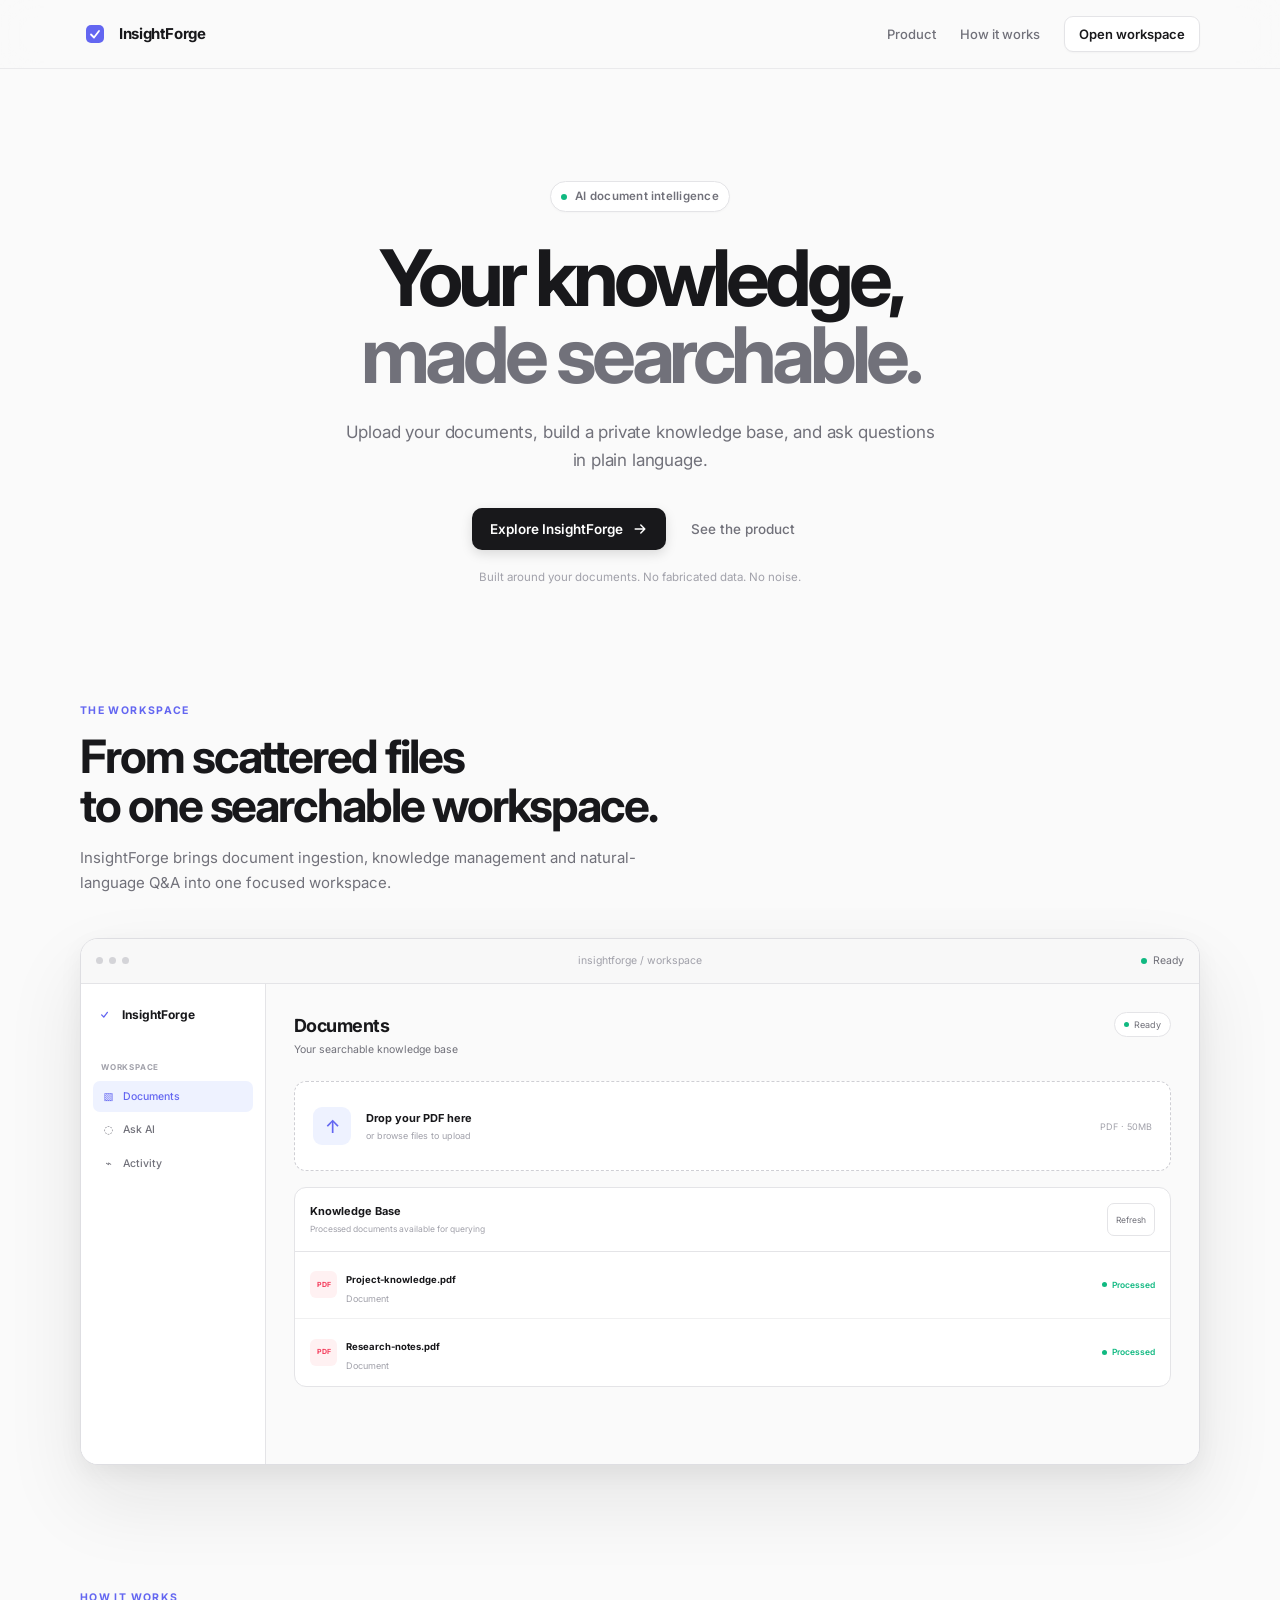
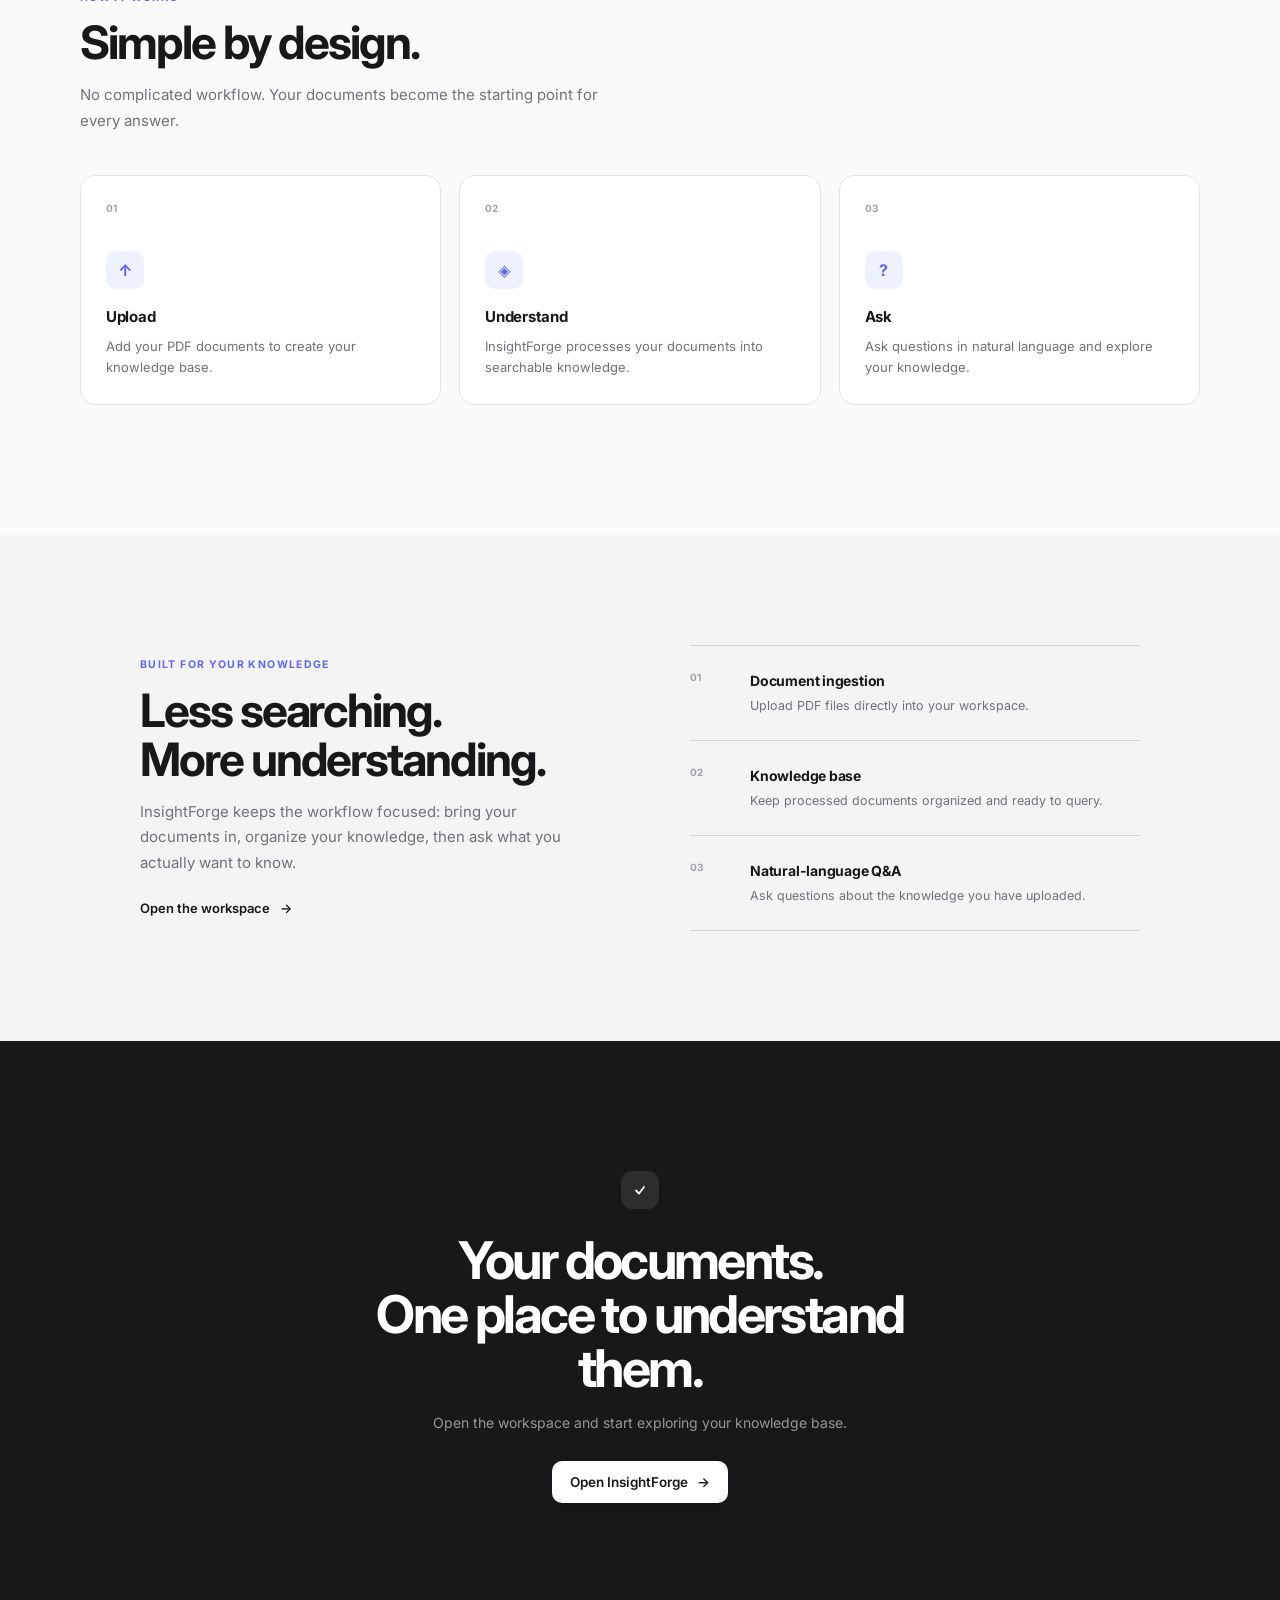
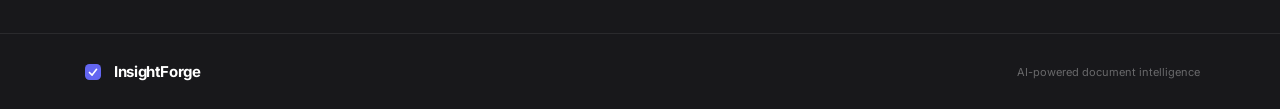
==== docs/index.html @ 15bd19b5 "Add GitHub Pages landing page" ====
<!DOCTYPE html>
<html lang="en">

<head>
  <meta charset="UTF-8" />
  <meta name="viewport" content="width=device-width, initial-scale=1.0" />

  <title>InsightForge — Your knowledge, made searchable.</title>

  <meta
    name="description"
    content="InsightForge turns your documents into a searchable knowledge workspace."
  />

  <link rel="preconnect" href="https://fonts.googleapis.com">
  <link rel="preconnect" href="https://fonts.gstatic.com" crossorigin>

  <link
    href="https://fonts.googleapis.com/css2?family=Inter:wght@400;450;500;600;650;700&display=swap"
    rel="stylesheet"
  />

  <link rel="stylesheet" href="/static/css/style.css" />
  <link rel="stylesheet" href="/static/css/landing.css" />
</head>

<body>

  <!-- =====================================================
       PREMIUM LANDING PAGE
       ===================================================== -->

  <section id="landingPage" class="landing-page">

    <!-- NAV -->
    <header class="landing-nav">
      <div class="landing-nav-inner">

        <a href="#" class="landing-brand" onclick="return showLanding()">
          <div class="brand-mark">
            <svg width="18" height="18" viewBox="0 0 18 18" fill="none">
              <rect width="18" height="18" rx="5" fill="currentColor"/>
              <path
                d="M5 9.5L8 12.5L13 6"
                stroke="white"
                stroke-width="1.8"
                stroke-linecap="round"
                stroke-linejoin="round"
              />
            </svg>
          </div>

          <span>InsightForge</span>
        </a>

        <div class="landing-nav-right">
          <button
            class="landing-nav-link"
            onclick="scrollToProduct()"
          >
            Product
          </button>

          <button
            class="landing-nav-link"
            onclick="scrollToHow()"
          >
            How it works
          </button>

          <button
            class="landing-nav-button"
            onclick="openWorkspace()"
          >
            Open workspace
          </button>
        </div>

      </div>
    </header>


    <!-- HERO -->
    <main>

      <section class="landing-hero">

        <div class="hero-eyebrow">
          <span class="eyebrow-dot"></span>
          AI document intelligence
        </div>

        <h1>
          Your knowledge,<br>
          <span>made searchable.</span>
        </h1>

        <p class="hero-copy">
          Upload your documents, build a private knowledge base,
          and ask questions in plain language.
        </p>

        <div class="hero-actions">

          <button
            class="hero-primary"
            onclick="openWorkspace()"
          >
            Explore InsightForge

            <svg width="16" height="16" viewBox="0 0 20 20" fill="none">
              <path
                d="M4 10h11M11 5l5 5-5 5"
                stroke="currentColor"
                stroke-width="1.8"
                stroke-linecap="round"
                stroke-linejoin="round"
              />
            </svg>
          </button>

          <button
            class="hero-secondary"
            onclick="scrollToProduct()"
          >
            See the product
          </button>

        </div>

        <div class="hero-note">
          Built around your documents. No fabricated data. No noise.
        </div>

      </section>


      <!-- PRODUCT SHOWCASE -->
      <section
        id="productShowcase"
        class="product-section"
      >

        <div class="section-intro reveal">

          <div class="section-kicker">
            THE WORKSPACE
          </div>

          <h2>
            From scattered files<br>
            to one searchable workspace.
          </h2>

          <p>
            InsightForge brings document ingestion, knowledge management
            and natural-language Q&amp;A into one focused workspace.
          </p>

        </div>


        <!-- Browser frame -->
        <div class="product-browser reveal">

          <div class="browser-top">

            <div class="browser-dots">
              <span></span>
              <span></span>
              <span></span>
            </div>

            <div class="browser-address">
              insightforge / workspace
            </div>

            <div class="browser-status">
              <span></span>
              Ready
            </div>

          </div>


          <div class="browser-content">

            <!-- Mini sidebar -->
            <aside class="mock-sidebar">

              <div class="mock-logo">
                <div class="mock-logo-mark">
                  <svg width="13" height="13" viewBox="0 0 18 18" fill="none">
                    <path
                      d="M5 9.5L8 12.5L13 6"
                      stroke="currentColor"
                      stroke-width="1.8"
                      stroke-linecap="round"
                      stroke-linejoin="round"
                    />
                  </svg>
                </div>
                InsightForge
              </div>

              <div class="mock-label">
                WORKSPACE
              </div>

              <div class="mock-nav active">
                <span class="mock-nav-icon">▧</span>
                Documents
              </div>

              <div class="mock-nav">
                <span class="mock-nav-icon">◌</span>
                Ask AI
              </div>

              <div class="mock-nav">
                <span class="mock-nav-icon">⌁</span>
                Activity
              </div>

            </aside>


            <!-- Mini workspace -->
            <div class="mock-main">

              <div class="mock-header">

                <div>
                  <div class="mock-title">
                    Documents
                  </div>

                  <div class="mock-subtitle">
                    Your searchable knowledge base
                  </div>
                </div>

                <div class="mock-ready">
                  <span></span>
                  Ready
                </div>

              </div>


              <!-- Upload -->
              <div class="mock-upload">

                <div class="mock-upload-icon">
                  ↑
                </div>

                <div>
                  <strong>
                    Drop your PDF here
                  </strong>

                  <small>
                    or browse files to upload
                  </small>
                </div>

                <span class="mock-upload-meta">
                  PDF · 50MB
                </span>

              </div>


              <!-- Knowledge card -->
              <div class="mock-card">

                <div class="mock-card-header">

                  <div>
                    <strong>
                      Knowledge Base
                    </strong>

                    <small>
                      Processed documents available for querying
                    </small>
                  </div>

                  <button>
                    Refresh
                  </button>

                </div>


                <div class="mock-document">

                  <div class="mock-file">

                    <div class="pdf-icon">
                      PDF
                    </div>

                    <div>
                      <strong>
                        Project-knowledge.pdf
                      </strong>

                      <small>
                        Document
                      </small>
                    </div>

                  </div>

                  <div class="mock-processed">
                    <span></span>
                    Processed
                  </div>

                </div>


                <div class="mock-document">

                  <div class="mock-file">

                    <div class="pdf-icon">
                      PDF
                    </div>

                    <div>
                      <strong>
                        Research-notes.pdf
                      </strong>

                      <small>
                        Document
                      </small>
                    </div>

                  </div>

                  <div class="mock-processed">
                    <span></span>
                    Processed
                  </div>

                </div>

              </div>

            </div>

          </div>

        </div>

      </section>


      <!-- HOW IT WORKS -->
      <section
        id="howSection"
        class="how-section"
      >

        <div class="section-intro reveal">

          <div class="section-kicker">
            HOW IT WORKS
          </div>

          <h2>
            Simple by design.
          </h2>

          <p>
            No complicated workflow. Your documents become the
            starting point for every answer.
          </p>

        </div>


        <div class="steps-grid">

          <article class="step-card reveal">

            <div class="step-number">
              01
            </div>

            <div class="step-icon">
              ↑
            </div>

            <h3>
              Upload
            </h3>

            <p>
              Add your PDF documents to create your knowledge base.
            </p>

          </article>


          <article class="step-card reveal">

            <div class="step-number">
              02
            </div>

            <div class="step-icon">
              ◈
            </div>

            <h3>
              Understand
            </h3>

            <p>
              InsightForge processes your documents into searchable knowledge.
            </p>

          </article>


          <article class="step-card reveal">

            <div class="step-number">
              03
            </div>

            <div class="step-icon">
              ?
            </div>

            <h3>
              Ask
            </h3>

            <p>
              Ask questions in natural language and explore your knowledge.
            </p>

          </article>

        </div>

      </section>


      <!-- CAPABILITIES -->
      <section class="capabilities-section">

        <div class="capabilities-grid">

          <div class="capability-copy reveal">

            <div class="section-kicker">
              BUILT FOR YOUR KNOWLEDGE
            </div>

            <h2>
              Less searching.<br>
              More understanding.
            </h2>

            <p>
              InsightForge keeps the workflow focused:
              bring your documents in, organize your knowledge,
              then ask what you actually want to know.
            </p>

            <button
              class="inline-cta"
              onclick="openWorkspace()"
            >
              Open the workspace
              <span>→</span>
            </button>

          </div>


          <div class="capability-list reveal">

            <div class="capability-item">

              <div class="capability-index">
                01
              </div>

              <div>
                <h3>
                  Document ingestion
                </h3>

                <p>
                  Upload PDF files directly into your workspace.
                </p>
              </div>

            </div>


            <div class="capability-item">

              <div class="capability-index">
                02
              </div>

              <div>
                <h3>
                  Knowledge base
                </h3>

                <p>
                  Keep processed documents organized and ready to query.
                </p>
              </div>

            </div>


            <div class="capability-item">

              <div class="capability-index">
                03
              </div>

              <div>
                <h3>
                  Natural-language Q&amp;A
                </h3>

                <p>
                  Ask questions about the knowledge you have uploaded.
                </p>
              </div>

            </div>

          </div>

        </div>

      </section>


      <!-- FINAL CTA -->
      <section class="final-section">

        <div class="final-inner reveal">

          <div class="final-mark">
            <svg width="18" height="18" viewBox="0 0 18 18" fill="none">
              <path
                d="M5 9.5L8 12.5L13 6"
                stroke="currentColor"
                stroke-width="1.8"
                stroke-linecap="round"
                stroke-linejoin="round"
              />
            </svg>
          </div>

          <h2>
            Your documents.<br>
            One place to understand them.
          </h2>

          <p>
            Open the workspace and start exploring your knowledge base.
          </p>

          <button
            class="hero-primary final-button"
            onclick="openWorkspace()"
          >
            Open InsightForge
            <span>→</span>
          </button>

        </div>

      </section>

    </main>


    <!-- FOOTER -->
    <footer class="landing-footer">

      <div class="footer-inner">

        <div class="landing-brand">

          <div class="brand-mark small">
            <svg width="16" height="16" viewBox="0 0 18 18" fill="none">
              <rect width="18" height="18" rx="5" fill="currentColor"/>
              <path
                d="M5 9.5L8 12.5L13 6"
                stroke="white"
                stroke-width="1.8"
                stroke-linecap="round"
                stroke-linejoin="round"
              />
            </svg>
          </div>

          <span>InsightForge</span>

        </div>

        <span class="footer-note">
          AI-powered document intelligence
        </span>

      </div>

    </footer>

  </section>


  <!-- =====================================================
       EXISTING INSIGHTFORGE APPLICATION
       DO NOT REMOVE — BACKEND LOGIC DEPENDS ON THESE IDs.
       ===================================================== -->

  <div
    class="layout"
    id="workspaceApp"
    style="display:none;"
  >

    <!-- Sidebar -->
    <aside class="sidebar">

      <div class="sidebar-header">

        <div class="logo">

          <div class="logo-mark">

            <svg width="18" height="18" viewBox="0 0 18 18" fill="none">
              <rect width="18" height="18" rx="5" fill="#6366F1"/>
              <path
                d="M5 9.5L8 12.5L13 6"
                stroke="white"
                stroke-width="1.8"
                stroke-linecap="round"
                stroke-linejoin="round"
              />
            </svg>

          </div>

          <span class="logo-text">
            InsightForge
          </span>

        </div>

      </div>


      <div class="sidebar-section-label">
        Workspace
      </div>


      <nav class="sidebar-nav">

        <div
          class="nav-item active"
          data-section="documents"
        >

          <svg class="nav-icon" viewBox="0 0 20 20" fill="none">
            <path
              d="M6 2h8l4 4v12a2 2 0 01-2 2H4a2 2 0 01-2-2V4a2 2 0 012-2z"
              stroke="currentColor"
              stroke-width="1.5"
            />
            <path
              d="M14 2v4h4M8 12h4M8 9h4M8 15h2"
              stroke="currentColor"
              stroke-width="1.5"
              stroke-linecap="round"
            />
          </svg>

          <span>Documents</span>

          <div
            id="doc-count-badge"
            class="nav-badge"
            style="display:none"
          >
            0
          </div>

        </div>


        <div
          class="nav-item"
          data-section="ask"
        >

          <svg class="nav-icon" viewBox="0 0 20 20" fill="none">
            <path
              d="M10 2C5.58 2 2 5.36 2 9.5c0 1.83.67 3.51 1.77 4.81L3 17l2.85-.73A8.1 8.1 0 0010 17c4.42 0 8-3.36 8-7.5S14.42 2 10 2z"
              stroke="currentColor"
              stroke-width="1.5"
            />
            <path
              d="M7 9.5h6M7 12h4"
              stroke="currentColor"
              stroke-width="1.5"
              stroke-linecap="round"
            />
          </svg>

          <span>Ask AI</span>

        </div>


        <div
          class="nav-item"
          data-section="activity"
        >

          <svg class="nav-icon" viewBox="0 0 20 20" fill="none">
            <path
              d="M2 10h2l2-5 3 10 2-8 2 4 1-2h2"
              stroke="currentColor"
              stroke-width="1.5"
              stroke-linecap="round"
            />
          </svg>

          <span>Activity</span>

        </div>


        <div
          class="nav-item"
          data-section="settings"
        >

          <svg class="nav-icon" viewBox="0 0 20 20" fill="none">
            <circle
              cx="10"
              cy="10"
              r="3"
              stroke="currentColor"
              stroke-width="1.5"
            />

            <path
              d="M10 2v2M10 16v2M2 10h2M16 10h2"
              stroke="currentColor"
              stroke-width="1.5"
              stroke-linecap="round"
            />

          </svg>

          <span>Settings</span>

        </div>

      </nav>


      <div class="sidebar-footer">

        <div class="sidebar-footer-inner">

          <div class="avatar">
            SR
          </div>

          <div class="sidebar-footer-info">

            <div class="sidebar-footer-name">
              Workspace
            </div>

            <div class="sidebar-footer-plan">
              Free Plan
            </div>

          </div>

        </div>

      </div>

    </aside>


    <!-- Main -->
    <main class="main">

      <header class="topbar">

        <div class="topbar-left">

          <h1
            class="topbar-title"
            id="page-title"
          >
            Documents
          </h1>

          <p
            class="topbar-subtitle"
            id="page-subtitle"
          >
            Upload and manage your knowledge base.
          </p>

        </div>


        <div class="topbar-right">

          <div
            class="status-pill"
            id="status-pill"
          >

            <span class="status-dot"></span>

            <span id="status-text">
              Ready
            </span>

          </div>

        </div>

      </header>


      <!-- Documents -->
      <div
        class="page-section"
        id="section-documents"
      >

        <div
          class="upload-area"
          id="uploadArea"
          ondragover="handleDragOver(event)"
          ondragleave="handleDragLeave(event)"
          ondrop="handleDrop(event)"
        >

          <div class="upload-area-inner">

            <div class="upload-icon-wrap">

              <svg width="28" height="28" viewBox="0 0 28 28" fill="none">
                <path
                  d="M14 4v14M8 10l6-6 6 6"
                  stroke="#6366F1"
                  stroke-width="2"
                  stroke-linecap="round"
                  stroke-linejoin="round"
                />

                <path
                  d="M4 20v2a2 2 0 002 2h16a2 2 0 002-2v-2"
                  stroke="#6366F1"
                  stroke-width="2"
                  stroke-linecap="round"
                />
              </svg>

            </div>


            <div class="upload-text-block">

              <div class="upload-heading">
                Drop your PDF here
              </div>

              <div class="upload-sub">
                or
                <label
                  class="upload-link"
                  for="pdfFile"
                >
                  browse files
                </label>
                to upload
              </div>

            </div>


            <div class="upload-meta">
              Supports PDF · Up to 50MB per file
            </div>

          </div>


          <input
            type="file"
            id="pdfFile"
            accept=".pdf"
            style="display:none"
            onchange="handleFileSelect(event)"
          />


          <div
            class="upload-selected"
            id="uploadSelected"
            style="display:none"
          >

            <div class="selected-file-row">

              <svg width="16" height="16" viewBox="0 0 20 20" fill="none">
                <path
                  d="M6 2h8l4 4v12a2 2 0 01-2 2H4a2 2 0 01-2-2V4a2 2 0 012-2z"
                  stroke="#6366F1"
                  stroke-width="1.5"
                />
              </svg>

              <span
                id="selectedFileName"
                class="selected-file-name"
              ></span>

              <button
                class="clear-file-btn"
                onclick="clearFile()"
              >
                ✕
              </button>

            </div>


            <button
              class="btn-primary"
              onclick="uploadPDF()"
            >
              Upload &amp; Process
            </button>

          </div>

        </div>


        <div
          id="toast"
          class="toast"
          style="display:none"
        ></div>


        <div class="card">

          <div class="card-header">

            <div>

              <div class="card-title">
                Knowledge Base
              </div>

              <div class="card-subtitle">
                All processed documents available for querying
              </div>

            </div>


            <button
              class="btn-ghost"
              onclick="loadDocuments()"
            >
              Refresh
            </button>

          </div>


          <div class="table-wrap">

            <table class="doc-table">

              <thead>

                <tr>
                  <th>Document</th>
                  <th>Status</th>
                  <th>Actions</th>
                </tr>

              </thead>

              <tbody id="documentsTable">

                <tr class="empty-row">

                  <td colspan="3">

                    <div class="empty-state">

                      <div class="empty-state-title">
                        No documents yet
                      </div>

                      <div class="empty-state-sub">
                        Upload a PDF above to build your knowledge base
                      </div>

                    </div>

                  </td>

                </tr>

              </tbody>

            </table>

          </div>

        </div>

      </div>


      <!-- Ask -->
      <div
        class="page-section"
        id="section-ask"
        style="display:none"
      >

        <div class="chat-layout">

          <div
            class="chat-thread"
            id="chatThread"
          >

            <div class="chat-welcome">

              <div class="chat-welcome-icon">

                <svg width="28" height="28" viewBox="0 0 28 28" fill="none">
                  <rect
                    width="28"
                    height="28"
                    rx="8"
                    fill="#EEF2FF"
                  />

                  <path
                    d="M8 14.5L11.5 18L20 10"
                    stroke="#6366F1"
                    stroke-width="2"
                    stroke-linecap="round"
                    stroke-linejoin="round"
                  />

                </svg>

              </div>


              <div class="chat-welcome-text">

                <div class="chat-welcome-title">
                  Ask anything about your documents
                </div>

                <div class="chat-welcome-sub">
                  InsightForge will search across your knowledge base and synthesize a precise answer with sources.
                </div>

              </div>

            </div>

          </div>


          <div class="chat-input-wrap">

            <div class="chat-input-box">

              <textarea
                id="question"
                class="chat-textarea"
                placeholder="Ask a question about your documents…"
                rows="1"
                onkeydown="handleQuestionKey(event)"
                oninput="autoResize(this)"
              ></textarea>


              <button
                class="chat-send-btn"
                onclick="askQuestion()"
                id="sendBtn"
              >

                <svg width="18" height="18" viewBox="0 0 20 20" fill="none">

                  <path
                    d="M10 4v12M4 10l6-6 6 6"
                    stroke="white"
                    stroke-width="2"
                    stroke-linecap="round"
                    stroke-linejoin="round"
                  />

                </svg>

              </button>

            </div>


            <div class="chat-input-hint">
              Press <kbd>Shift + Enter</kbd> for a new line ·
              <kbd>Enter</kbd> to send
            </div>

          </div>

        </div>


        <div
          id="answer"
          style="display:none"
        ></div>

        <div
          id="sources"
          style="display:none"
        ></div>

      </div>

    </main>

  </div>


  <script src="/static/js/app.js"></script>

</body>

</html>
---- static/css/style.css ----
/* ─────────────────────────────────────────────
   InsightForge AI — Design System
   Inspired by: Linear, Perplexity, Vercel
   ───────────────────────────────────────────── */

/* ── Tokens ── */
:root {
  --bg:           #FAFAFA;
  --surface:      #FFFFFF;
  --surface-2:    #F4F4F5;
  --border:       #E4E4E7;
  --border-focus: #6366F1;

  --text-primary:   #18181B;
  --text-secondary: #71717A;
  --text-tertiary:  #A1A1AA;

  --accent:       #6366F1;
  --accent-light: #EEF2FF;
  --accent-dark:  #4F46E5;

  --success:      #10B981;
  --success-bg:   #ECFDF5;
  --warning:      #F59E0B;
  --danger:       #EF4444;

  --radius-sm:  6px;
  --radius-md:  10px;
  --radius-lg:  14px;
  --radius-xl:  18px;

  --shadow-sm:  0 1px 3px rgba(0,0,0,.06), 0 1px 2px rgba(0,0,0,.04);
  --shadow-md:  0 4px 12px rgba(0,0,0,.07), 0 2px 4px rgba(0,0,0,.04);
  --shadow-lg:  0 10px 30px rgba(0,0,0,.09), 0 4px 8px rgba(0,0,0,.05);

  --sidebar-w:  228px;
  --font:       'Inter', system-ui, -apple-system, sans-serif;

  --transition: 150ms cubic-bezier(0.4, 0, 0.2, 1);
}

/* ── Reset ── */
*, *::before, *::after {
  margin: 0;
  padding: 0;
  box-sizing: border-box;
}

html { height: 100%; }

body {
  font-family: var(--font);
  background: var(--bg);
  color: var(--text-primary);
  min-height: 100vh;
  line-height: 1.5;
  -webkit-font-smoothing: antialiased;
  -moz-osx-font-smoothing: grayscale;
}

/* ─────────────────────────────────────────────
   Layout
   ───────────────────────────────────────────── */
.layout {
  display: flex;
  min-height: 100vh;
}

/* ─────────────────────────────────────────────
   Sidebar
   ───────────────────────────────────────────── */
.sidebar {
  width: var(--sidebar-w);
  background: var(--surface);
  border-right: 1px solid var(--border);
  display: flex;
  flex-direction: column;
  position: fixed;
  top: 0;
  left: 0;
  height: 100vh;
  z-index: 100;
  padding: 0;
}

.sidebar-header {
  padding: 20px 18px 16px;
  border-bottom: 1px solid var(--border);
}

.logo {
  display: flex;
  align-items: center;
  gap: 10px;
  text-decoration: none;
}

.logo-mark {
  width: 32px;
  height: 32px;
  display: flex;
  align-items: center;
  justify-content: center;
  border-radius: var(--radius-sm);
  flex-shrink: 0;
}

.logo-text {
  font-size: 15px;
  font-weight: 700;
  color: var(--text-primary);
  letter-spacing: -0.3px;
}

.sidebar-section-label {
  font-size: 10.5px;
  font-weight: 600;
  letter-spacing: 0.06em;
  text-transform: uppercase;
  color: var(--text-tertiary);
  padding: 20px 18px 8px;
}

.sidebar-nav {
  flex: 1;
  padding: 0 10px;
  display: flex;
  flex-direction: column;
  gap: 2px;
}

.nav-item {
  display: flex;
  align-items: center;
  gap: 9px;
  padding: 8px 10px;
  border-radius: var(--radius-md);
  font-size: 13.5px;
  font-weight: 500;
  color: var(--text-secondary);
  cursor: pointer;
  transition: background var(--transition), color var(--transition);
  position: relative;
  user-select: none;
}

.nav-item:hover {
  background: var(--surface-2);
  color: var(--text-primary);
}

.nav-item.active {
  background: var(--accent-light);
  color: var(--accent);
}

.nav-item.active .nav-icon {
  color: var(--accent);
}

.nav-icon {
  width: 16px;
  height: 16px;
  flex-shrink: 0;
  color: var(--text-tertiary);
  transition: color var(--transition);
}

.nav-item:hover .nav-icon {
  color: var(--text-primary);
}

.nav-badge {
  margin-left: auto;
  background: var(--accent);
  color: white;
  font-size: 10px;
  font-weight: 600;
  padding: 1px 6px;
  border-radius: 20px;
  min-width: 18px;
  text-align: center;
  line-height: 16px;
}

.sidebar-footer {
  padding: 14px 10px;
  border-top: 1px solid var(--border);
}

.sidebar-footer-inner {
  display: flex;
  align-items: center;
  gap: 10px;
  padding: 8px 10px;
  border-radius: var(--radius-md);
  cursor: pointer;
  transition: background var(--transition);
}

.sidebar-footer-inner:hover {
  background: var(--surface-2);
}

.avatar {
  width: 30px;
  height: 30px;
  border-radius: 8px;
  background: linear-gradient(135deg, #6366F1, #8B5CF6);
  color: white;
  font-size: 11px;
  font-weight: 700;
  display: flex;
  align-items: center;
  justify-content: center;
  flex-shrink: 0;
  letter-spacing: 0.02em;
}

.sidebar-footer-name {
  font-size: 13px;
  font-weight: 600;
  color: var(--text-primary);
  line-height: 1.2;
}

.sidebar-footer-plan {
  font-size: 11px;
  color: var(--text-tertiary);
}

/* ─────────────────────────────────────────────
   Main
   ───────────────────────────────────────────── */
.main {
  margin-left: var(--sidebar-w);
  flex: 1;
  display: flex;
  flex-direction: column;
  min-height: 100vh;
}

/* ─────────────────────────────────────────────
   Topbar
   ───────────────────────────────────────────── */
.topbar {
  display: flex;
  align-items: center;
  justify-content: space-between;
  padding: 24px 40px 0;
  position: sticky;
  top: 0;
  background: var(--bg);
  z-index: 10;
  padding-bottom: 0;
}

.topbar-title {
  font-size: 22px;
  font-weight: 700;
  color: var(--text-primary);
  letter-spacing: -0.4px;
  line-height: 1.2;
}

.topbar-subtitle {
  font-size: 13.5px;
  color: var(--text-secondary);
  margin-top: 3px;
}

.status-pill {
  display: flex;
  align-items: center;
  gap: 6px;
  padding: 5px 12px;
  background: var(--surface);
  border: 1px solid var(--border);
  border-radius: 20px;
  font-size: 12.5px;
  font-weight: 500;
  color: var(--text-secondary);
  box-shadow: var(--shadow-sm);
}

.status-dot {
  width: 7px;
  height: 7px;
  border-radius: 50%;
  background: var(--success);
  flex-shrink: 0;
}

.status-dot.loading {
  background: var(--warning);
  animation: pulse 1.2s ease-in-out infinite;
}

@keyframes pulse {
  0%, 100% { opacity: 1; }
  50%       { opacity: 0.4; }
}

/* ─────────────────────────────────────────────
   Page sections
   ───────────────────────────────────────────── */
.page-section {
  padding: 28px 40px 48px;
  max-width: 900px;
  display: flex;
  flex-direction: column;
  gap: 20px;
}

/* ─────────────────────────────────────────────
   Upload area
   ───────────────────────────────────────────── */
.upload-area {
  background: var(--surface);
  border: 1.5px dashed var(--border);
  border-radius: var(--radius-xl);
  padding: 36px 32px;
  cursor: pointer;
  transition: border-color var(--transition), background var(--transition), box-shadow var(--transition);
  box-shadow: var(--shadow-sm);
}

.upload-area:hover,
.upload-area.drag-over {
  border-color: var(--accent);
  background: var(--accent-light);
  box-shadow: 0 0 0 4px rgba(99,102,241,0.08);
}

.upload-area-inner {
  display: flex;
  align-items: center;
  gap: 20px;
}

.upload-icon-wrap {
  width: 56px;
  height: 56px;
  border-radius: var(--radius-lg);
  background: var(--accent-light);
  display: flex;
  align-items: center;
  justify-content: center;
  flex-shrink: 0;
}

.upload-text-block {
  flex: 1;
}

.upload-heading {
  font-size: 15px;
  font-weight: 600;
  color: var(--text-primary);
  margin-bottom: 3px;
}

.upload-sub {
  font-size: 13.5px;
  color: var(--text-secondary);
}

.upload-link {
  color: var(--accent);
  font-weight: 600;
  cursor: pointer;
  text-decoration: underline;
  text-underline-offset: 2px;
}

.upload-meta {
  font-size: 12px;
  color: var(--text-tertiary);
  margin-left: auto;
  white-space: nowrap;
}

/* Selected state */
.upload-selected {
  margin-top: 20px;
  padding-top: 20px;
  border-top: 1px solid var(--border);
  display: flex;
  align-items: center;
  justify-content: space-between;
  gap: 14px;
}

.selected-file-row {
  display: flex;
  align-items: center;
  gap: 8px;
  background: var(--surface-2);
  border: 1px solid var(--border);
  border-radius: var(--radius-md);
  padding: 8px 12px;
  flex: 1;
  min-width: 0;
}

.selected-file-name {
  font-size: 13.5px;
  font-weight: 500;
  color: var(--text-primary);
  white-space: nowrap;
  overflow: hidden;
  text-overflow: ellipsis;
  flex: 1;
}

.clear-file-btn {
  background: none;
  border: none;
  padding: 2px 4px;
  cursor: pointer;
  font-size: 12px;
  color: var(--text-tertiary);
  border-radius: 4px;
  line-height: 1;
  transition: color var(--transition), background var(--transition);
  margin-top: 0;
}

.clear-file-btn:hover {
  color: var(--danger);
  background: #FEF2F2;
}

/* ─────────────────────────────────────────────
   Buttons
   ───────────────────────────────────────────── */
.btn-primary {
  display: inline-flex;
  align-items: center;
  gap: 7px;
  background: var(--accent);
  color: white;
  border: none;
  padding: 9px 18px;
  border-radius: var(--radius-md);
  font-size: 13.5px;
  font-weight: 600;
  font-family: var(--font);
  cursor: pointer;
  transition: background var(--transition), transform var(--transition), box-shadow var(--transition);
  white-space: nowrap;
  box-shadow: 0 1px 3px rgba(99,102,241,.3);
}

.btn-primary:hover {
  background: var(--accent-dark);
  box-shadow: 0 4px 12px rgba(99,102,241,.35);
  transform: translateY(-1px);
}

.btn-primary:active {
  transform: translateY(0);
}

.btn-primary:disabled {
  opacity: 0.55;
  cursor: not-allowed;
  transform: none;
  box-shadow: none;
}

.btn-ghost {
  display: inline-flex;
  align-items: center;
  gap: 6px;
  background: none;
  border: 1px solid var(--border);
  color: var(--text-secondary);
  padding: 7px 13px;
  border-radius: var(--radius-md);
  font-size: 13px;
  font-weight: 500;
  font-family: var(--font);
  cursor: pointer;
  transition: background var(--transition), color var(--transition), border-color var(--transition);
}

.btn-ghost:hover {
  background: var(--surface-2);
  color: var(--text-primary);
  border-color: #D4D4D8;
}

/* ─────────────────────────────────────────────
   Card
   ───────────────────────────────────────────── */
.card {
  background: var(--surface);
  border: 1px solid var(--border);
  border-radius: var(--radius-xl);
  overflow: hidden;
  box-shadow: var(--shadow-sm);
}

.card-header {
  display: flex;
  align-items: center;
  justify-content: space-between;
  padding: 18px 24px;
  border-bottom: 1px solid var(--border);
}

.card-title {
  font-size: 14px;
  font-weight: 650;
  color: var(--text-primary);
  letter-spacing: -0.1px;
}

.card-subtitle {
  font-size: 12.5px;
  color: var(--text-secondary);
  margin-top: 2px;
}

/* ─────────────────────────────────────────────
   Documents table
   ───────────────────────────────────────────── */
.table-wrap {
  overflow-x: auto;
}

.doc-table {
  width: 100%;
  border-collapse: collapse;
}

.doc-table thead th {
  padding: 10px 24px;
  text-align: left;
  font-size: 11px;
  font-weight: 600;
  letter-spacing: 0.06em;
  text-transform: uppercase;
  color: var(--text-tertiary);
  background: var(--surface-2);
  border-bottom: 1px solid var(--border);
}

.doc-table tbody tr {
  transition: background var(--transition);
}

.doc-table tbody tr:not(.empty-row):hover {
  background: var(--surface-2);
}

.doc-table td {
  padding: 13px 24px;
  font-size: 13.5px;
  color: var(--text-primary);
  border-bottom: 1px solid var(--border);
}

.doc-table tbody tr:last-child td {
  border-bottom: none;
}

/* File cell */
.file-cell {
  display: flex;
  align-items: center;
  gap: 10px;
}

.file-icon {
  width: 32px;
  height: 32px;
  background: #FFF1F2;
  border-radius: var(--radius-sm);
  display: flex;
  align-items: center;
  justify-content: center;
  flex-shrink: 0;
}

.file-name {
  font-weight: 500;
  color: var(--text-primary);
  white-space: nowrap;
  overflow: hidden;
  text-overflow: ellipsis;
  max-width: 320px;
}

/* Status badge */
.status-badge {
  display: inline-flex;
  align-items: center;
  gap: 5px;
  padding: 3px 9px;
  border-radius: 20px;
  font-size: 12px;
  font-weight: 600;
}

.status-badge.processed {
  background: var(--success-bg);
  color: var(--success);
}

.status-badge.processing {
  background: #FFFBEB;
  color: var(--warning);
}

.status-badge-dot {
  width: 6px;
  height: 6px;
  border-radius: 50%;
  background: currentColor;
}

/* Empty state */
.empty-state {
  display: flex;
  flex-direction: column;
  align-items: center;
  justify-content: center;
  padding: 52px 24px;
  gap: 10px;
  text-align: center;
}

.empty-state-title {
  font-size: 14px;
  font-weight: 600;
  color: var(--text-primary);
}

.empty-state-sub {
  font-size: 13px;
  color: var(--text-secondary);
  max-width: 260px;
}

/* ─────────────────────────────────────────────
   Chat / Ask AI layout
   ───────────────────────────────────────────── */
#section-ask {
  height: calc(100vh - 100px);
  max-width: 100%;
  padding: 0;
}

.chat-layout {
  display: flex;
  flex-direction: column;
  height: 100%;
  padding: 0;
}

/* Thread */
.chat-thread {
  flex: 1;
  overflow-y: auto;
  padding: 28px 40px 24px;
  display: flex;
  flex-direction: column;
  gap: 24px;
  scroll-behavior: smooth;
}

.chat-welcome {
  display: flex;
  align-items: flex-start;
  gap: 14px;
  max-width: 680px;
  margin: auto;
  padding: 32px 0 16px;
}

.chat-welcome-icon {
  flex-shrink: 0;
  margin-top: 2px;
}

.chat-welcome-title {
  font-size: 16px;
  font-weight: 650;
  color: var(--text-primary);
  margin-bottom: 5px;
  letter-spacing: -0.2px;
}

.chat-welcome-sub {
  font-size: 14px;
  color: var(--text-secondary);
  line-height: 1.6;
}

/* Question bubble */
.chat-question {
  align-self: flex-end;
  max-width: 65%;
}

.chat-question-bubble {
  background: var(--accent);
  color: white;
  padding: 12px 18px;
  border-radius: 16px 16px 4px 16px;
  font-size: 14px;
  line-height: 1.55;
  font-weight: 450;
  box-shadow: 0 2px 8px rgba(99,102,241,.25);
}

/* Answer block */
.chat-answer {
  max-width: 680px;
  align-self: flex-start;
  width: 100%;
}

.chat-answer-header {
  display: flex;
  align-items: center;
  gap: 8px;
  margin-bottom: 10px;
}

.ai-avatar {
  width: 26px;
  height: 26px;
  border-radius: 7px;
  background: linear-gradient(135deg, #6366F1, #8B5CF6);
  display: flex;
  align-items: center;
  justify-content: center;
  flex-shrink: 0;
}

.ai-label {
  font-size: 12.5px;
  font-weight: 600;
  color: var(--text-secondary);
  letter-spacing: 0.01em;
}

.chat-answer-body {
  background: var(--surface);
  border: 1px solid var(--border);
  border-radius: 4px 16px 16px 16px;
  padding: 18px 22px;
  font-size: 14px;
  line-height: 1.7;
  color: var(--text-primary);
  box-shadow: var(--shadow-sm);
  border-left: 3px solid var(--accent);
}

/* Thinking state */
.chat-thinking {
  max-width: 680px;
  align-self: flex-start;
}

.thinking-dots {
  display: flex;
  align-items: center;
  gap: 5px;
  padding: 14px 20px;
  background: var(--surface);
  border: 1px solid var(--border);
  border-radius: 4px 14px 14px 14px;
  width: fit-content;
  box-shadow: var(--shadow-sm);
}

.thinking-dot {
  width: 7px;
  height: 7px;
  border-radius: 50%;
  background: var(--text-tertiary);
  animation: bounce 1.4s ease-in-out infinite;
}

.thinking-dot:nth-child(2) { animation-delay: 0.16s; }
.thinking-dot:nth-child(3) { animation-delay: 0.32s; }

@keyframes bounce {
  0%, 80%, 100% { transform: scale(0.7); opacity: 0.5; }
  40%           { transform: scale(1);   opacity: 1;   }
}

/* Sources */
.chat-sources {
  margin-top: 12px;
  display: flex;
  flex-wrap: wrap;
  gap: 6px;
  align-items: center;
}

.sources-label {
  font-size: 11.5px;
  font-weight: 600;
  color: var(--text-tertiary);
  letter-spacing: 0.04em;
  text-transform: uppercase;
  margin-right: 2px;
}

.source-chip {
  display: inline-flex;
  align-items: center;
  gap: 5px;
  background: var(--surface-2);
  border: 1px solid var(--border);
  border-radius: 20px;
  padding: 4px 10px;
  font-size: 12px;
  font-weight: 500;
  color: var(--text-secondary);
  cursor: default;
  transition: background var(--transition), border-color var(--transition), color var(--transition);
}

.source-chip:hover {
  background: var(--accent-light);
  border-color: var(--accent);
  color: var(--accent);
}

.source-chip-icon {
  width: 12px;
  height: 12px;
  opacity: 0.6;
}

/* Input */
.chat-input-wrap {
  padding: 16px 40px 28px;
  background: var(--bg);
  border-top: 1px solid var(--border);
}

.chat-input-box {
  display: flex;
  align-items: flex-end;
  gap: 10px;
  background: var(--surface);
  border: 1.5px solid var(--border);
  border-radius: var(--radius-xl);
  padding: 10px 10px 10px 18px;
  box-shadow: var(--shadow-md);
  transition: border-color var(--transition), box-shadow var(--transition);
}

.chat-input-box:focus-within {
  border-color: var(--accent);
  box-shadow: 0 0 0 3px rgba(99,102,241,.1), var(--shadow-md);
}

.chat-textarea {
  flex: 1;
  border: none;
  background: none;
  outline: none;
  font-family: var(--font);
  font-size: 14px;
  color: var(--text-primary);
  resize: none;
  line-height: 1.5;
  max-height: 160px;
  padding: 2px 0;
}

.chat-textarea::placeholder {
  color: var(--text-tertiary);
}

.chat-send-btn {
  width: 38px;
  height: 38px;
  border-radius: 10px;
  background: var(--accent);
  border: none;
  cursor: pointer;
  display: flex;
  align-items: center;
  justify-content: center;
  flex-shrink: 0;
  transition: background var(--transition), transform var(--transition), box-shadow var(--transition);
  box-shadow: 0 1px 3px rgba(99,102,241,.3);
}

.chat-send-btn:hover {
  background: var(--accent-dark);
  transform: scale(1.06);
  box-shadow: 0 3px 10px rgba(99,102,241,.35);
}

.chat-send-btn:active {
  transform: scale(0.97);
}

.chat-send-btn:disabled {
  background: var(--surface-2);
  cursor: not-allowed;
  transform: none;
  box-shadow: none;
}

.chat-send-btn:disabled svg path {
  stroke: var(--text-tertiary);
}

.chat-input-hint {
  font-size: 11.5px;
  color: var(--text-tertiary);
  margin-top: 8px;
  padding-left: 4px;
}

kbd {
  display: inline-block;
  background: var(--surface-2);
  border: 1px solid var(--border);
  border-radius: 4px;
  padding: 1px 5px;
  font-size: 10.5px;
  font-family: var(--font);
  color: var(--text-secondary);
}

/* ─────────────────────────────────────────────
   Toast
   ───────────────────────────────────────────── */
.toast {
  position: fixed;
  bottom: 28px;
  right: 28px;
  z-index: 999;
  padding: 12px 18px;
  border-radius: var(--radius-md);
  font-size: 13.5px;
  font-weight: 500;
  box-shadow: var(--shadow-lg);
  animation: slideUp .25s ease;
  max-width: 340px;
}

.toast.success {
  background: #18181B;
  color: white;
}

.toast.error {
  background: var(--danger);
  color: white;
}

@keyframes slideUp {
  from { opacity: 0; transform: translateY(10px); }
  to   { opacity: 1; transform: translateY(0);    }
}

/* ─────────────────────────────────────────────
   Upload progress overlay
   ───────────────────────────────────────────── */
.upload-progress {
  display: flex;
  align-items: center;
  gap: 12px;
  padding: 12px 16px;
  background: var(--accent-light);
  border-radius: var(--radius-md);
  border: 1px solid rgba(99,102,241,.2);
  margin-top: 16px;
}

.progress-spinner {
  width: 18px;
  height: 18px;
  border: 2px solid rgba(99,102,241,.2);
  border-top-color: var(--accent);
  border-radius: 50%;
  animation: spin 0.7s linear infinite;
  flex-shrink: 0;
}

@keyframes spin {
  to { transform: rotate(360deg); }
}

.progress-text {
  font-size: 13px;
  font-weight: 500;
  color: var(--accent);
}

/* ─────────────────────────────────────────────
   Scrollbar
   ───────────────────────────────────────────── */
::-webkit-scrollbar       { width: 6px; height: 6px; }
::-webkit-scrollbar-track { background: transparent; }
::-webkit-scrollbar-thumb { background: #D4D4D8; border-radius: 6px; }
::-webkit-scrollbar-thumb:hover { background: #A1A1AA; }

/* ─────────────────────────────────────────────
   Responsive
   ───────────────────────────────────────────── */
@media (max-width: 900px) {
  :root { --sidebar-w: 200px; }
}

@media (max-width: 700px) {
  .sidebar { transform: translateX(-100%); }
  .main { margin-left: 0; }
  .topbar, .page-section { padding-left: 20px; padding-right: 20px; }
  .chat-thread { padding-left: 20px; padding-right: 20px; }
  .chat-input-wrap { padding-left: 20px; padding-right: 20px; }
  .upload-area-inner { flex-direction: column; text-align: center; }
  .upload-meta { margin-left: 0; }
}
---- static/css/landing.css ----
/* =========================================================
   INSIGHTFORGE — PREMIUM LANDING PAGE
   Presentation layer only.
   Does NOT modify application logic.
   ========================================================= */

.landing-page {
  min-height: 100vh;
  background: #fafafa;
  color: #18181b;
  overflow: hidden;
}

.landing-page button {
  font-family: var(--font);
}


/* =========================================================
   NAV
   ========================================================= */

.landing-nav {
  position: sticky;
  top: 0;
  z-index: 200;
  background: rgba(250,250,250,.86);
  backdrop-filter: blur(18px);
  border-bottom: 1px solid rgba(228,228,231,.75);
}

.landing-nav-inner {
  width: min(1120px, calc(100% - 40px));
  height: 68px;
  margin: auto;
  display: flex;
  align-items: center;
  justify-content: space-between;
}

.landing-brand {
  display: inline-flex;
  align-items: center;
  gap: 9px;
  color: #18181b;
  text-decoration: none;
  font-size: 15px;
  font-weight: 700;
  letter-spacing: -.025em;
}

.brand-mark {
  width: 30px;
  height: 30px;
  color: #6366f1;
  display: grid;
  place-items: center;
}

.brand-mark.small {
  width: 25px;
  height: 25px;
}

.landing-nav-right {
  display: flex;
  align-items: center;
  gap: 24px;
}

.landing-nav-link {
  border: 0;
  background: transparent;
  color: #71717a;
  cursor: pointer;
  font-size: 13px;
  font-weight: 500;
  padding: 6px 0;
}

.landing-nav-link:hover {
  color: #18181b;
}

.landing-nav-button {
  border: 1px solid #e4e4e7;
  background: #fff;
  color: #18181b;
  border-radius: 9px;
  padding: 9px 14px;
  font-size: 13px;
  font-weight: 600;
  cursor: pointer;
  box-shadow: 0 1px 2px rgba(0,0,0,.03);
  transition: .18s ease;
}

.landing-nav-button:hover {
  border-color: #c7c7cc;
  transform: translateY(-1px);
}


/* =========================================================
   HERO
   ========================================================= */

.landing-hero {
  width: min(900px, calc(100% - 40px));
  margin: auto;
  padding: 112px 0 92px;
  text-align: center;
}

.hero-eyebrow {
  display: inline-flex;
  align-items: center;
  gap: 8px;
  padding: 6px 10px;
  border: 1px solid #e4e4e7;
  border-radius: 999px;
  background: #fff;
  color: #71717a;
  font-size: 11.5px;
  font-weight: 600;
  letter-spacing: .02em;
  box-shadow: 0 1px 2px rgba(0,0,0,.025);
}

.eyebrow-dot {
  width: 6px;
  height: 6px;
  background: #10b981;
  border-radius: 50%;
}

.landing-hero h1 {
  margin-top: 28px;
  font-size: clamp(48px, 7vw, 78px);
  line-height: .98;
  letter-spacing: -.065em;
  font-weight: 700;
}

.landing-hero h1 span {
  color: #71717a;
}

.hero-copy {
  width: min(590px, 100%);
  margin: 25px auto 0;
  color: #71717a;
  font-size: 17px;
  line-height: 1.65;
  letter-spacing: -.01em;
}

.hero-actions {
  margin-top: 34px;
  display: flex;
  justify-content: center;
  align-items: center;
  gap: 11px;
}

.hero-primary {
  display: inline-flex;
  align-items: center;
  justify-content: center;
  gap: 9px;
  border: 0;
  background: #18181b;
  color: #fff;
  padding: 13px 18px;
  border-radius: 10px;
  font-size: 13.5px;
  font-weight: 600;
  cursor: pointer;
  box-shadow: 0 4px 12px rgba(0,0,0,.13);
  transition: transform .18s ease, box-shadow .18s ease;
}

.hero-primary:hover {
  transform: translateY(-2px);
  box-shadow: 0 9px 24px rgba(0,0,0,.16);
}

.hero-secondary {
  border: 0;
  background: transparent;
  color: #71717a;
  padding: 13px 14px;
  font-size: 13.5px;
  font-weight: 500;
  cursor: pointer;
}

.hero-secondary:hover {
  color: #18181b;
}

.hero-note {
  margin-top: 19px;
  color: #a1a1aa;
  font-size: 11.5px;
}


/* =========================================================
   PRODUCT
   ========================================================= */

.product-section {
  width: min(1120px, calc(100% - 40px));
  margin: auto;
  padding: 25px 0 125px;
}

.section-intro {
  width: min(600px, 100%);
  margin-bottom: 42px;
}

.section-kicker {
  color: #6366f1;
  font-size: 10.5px;
  font-weight: 700;
  letter-spacing: .13em;
}

.section-intro h2,
.capability-copy h2 {
  margin-top: 13px;
  font-size: clamp(30px, 4vw, 46px);
  line-height: 1.06;
  letter-spacing: -.045em;
}

.section-intro p,
.capability-copy p {
  margin-top: 15px;
  color: #71717a;
  font-size: 15px;
  line-height: 1.7;
  max-width: 560px;
}

.product-browser {
  border: 1px solid #dedee2;
  border-radius: 18px;
  overflow: hidden;
  background: #fff;
  box-shadow:
    0 35px 80px rgba(24,24,27,.09),
    0 8px 25px rgba(24,24,27,.05);
  transition: transform .35s ease, box-shadow .35s ease;
}

.product-browser:hover {
  transform: translateY(-4px);
  box-shadow:
    0 45px 95px rgba(24,24,27,.11),
    0 12px 30px rgba(24,24,27,.06);
}

.browser-top {
  height: 45px;
  display: flex;
  align-items: center;
  padding: 0 15px;
  border-bottom: 1px solid #e4e4e7;
  background: #f8f8f8;
}

.browser-dots {
  display: flex;
  gap: 6px;
}

.browser-dots span {
  width: 7px;
  height: 7px;
  border-radius: 50%;
  background: #d4d4d8;
}

.browser-address {
  position: absolute;
  left: 50%;
  transform: translateX(-50%);
  font-size: 10.5px;
  color: #a1a1aa;
}

.browser-status {
  margin-left: auto;
  display: flex;
  align-items: center;
  gap: 6px;
  color: #71717a;
  font-size: 10.5px;
}

.browser-status span {
  width: 6px;
  height: 6px;
  border-radius: 50%;
  background: #10b981;
}

.browser-content {
  display: flex;
  min-height: 480px;
  background: #fafafa;
}

.mock-sidebar {
  width: 185px;
  flex-shrink: 0;
  background: #fff;
  border-right: 1px solid #e4e4e7;
  padding: 20px 12px;
}

.mock-logo {
  display: flex;
  align-items: center;
  gap: 7px;
  font-size: 12px;
  font-weight: 700;
  margin-bottom: 35px;
}

.mock-logo-mark {
  width: 22px;
  height: 22px;
  display: grid;
  place-items: center;
  color: #6366f1;
}

.mock-label {
  padding: 0 8px 8px;
  color: #a1a1aa;
  font-size: 8px;
  font-weight: 700;
  letter-spacing: .1em;
}

.mock-nav {
  padding: 8px 9px;
  display: flex;
  align-items: center;
  gap: 8px;
  border-radius: 7px;
  color: #71717a;
  font-size: 10.5px;
  font-weight: 500;
  margin-bottom: 2px;
}

.mock-nav.active {
  color: #6366f1;
  background: #eef2ff;
}

.mock-nav-icon {
  width: 13px;
  text-align: center;
}

.mock-main {
  flex: 1;
  padding: 28px;
  min-width: 0;
}

.mock-header {
  display: flex;
  align-items: flex-start;
  justify-content: space-between;
}

.mock-title {
  font-size: 18px;
  font-weight: 700;
  letter-spacing: -.03em;
}

.mock-subtitle {
  margin-top: 3px;
  color: #71717a;
  font-size: 10.5px;
}

.mock-ready {
  display: flex;
  align-items: center;
  gap: 5px;
  padding: 5px 9px;
  background: #fff;
  border: 1px solid #e4e4e7;
  border-radius: 999px;
  color: #71717a;
  font-size: 9px;
}

.mock-ready span,
.mock-processed span {
  width: 5px;
  height: 5px;
  border-radius: 50%;
  background: #10b981;
}

.mock-upload {
  margin-top: 24px;
  min-height: 90px;
  display: flex;
  align-items: center;
  gap: 15px;
  padding: 18px;
  border: 1px dashed #cfcfd4;
  border-radius: 12px;
  background: #fff;
}

.mock-upload-icon {
  width: 38px;
  height: 38px;
  border-radius: 9px;
  background: #eef2ff;
  color: #6366f1;
  display: grid;
  place-items: center;
  font-size: 18px;
  font-weight: 500;
}

.mock-upload strong {
  display: block;
  font-size: 11px;
}

.mock-upload small,
.mock-file small {
  display: block;
  margin-top: 3px;
  color: #a1a1aa;
  font-size: 9px;
}

.mock-upload-meta {
  margin-left: auto;
  color: #a1a1aa;
  font-size: 9px;
}

.mock-card {
  margin-top: 16px;
  border: 1px solid #e4e4e7;
  border-radius: 12px;
  overflow: hidden;
  background: #fff;
}

.mock-card-header {
  padding: 15px;
  display: flex;
  justify-content: space-between;
  border-bottom: 1px solid #e4e4e7;
}

.mock-card-header strong {
  display: block;
  font-size: 11px;
}

.mock-card-header small {
  display: block;
  margin-top: 3px;
  color: #a1a1aa;
  font-size: 8.5px;
}

.mock-card-header button {
  border: 1px solid #e4e4e7;
  background: #fff;
  border-radius: 7px;
  padding: 5px 8px;
  font-size: 8.5px;
  color: #71717a;
}

.mock-document {
  display: flex;
  align-items: center;
  justify-content: space-between;
  padding: 13px 15px;
  border-bottom: 1px solid #f0f0f1;
}

.mock-document:last-child {
  border-bottom: 0;
}

.mock-file {
  display: flex;
  align-items: center;
  gap: 9px;
}

.pdf-icon {
  width: 27px;
  height: 27px;
  display: grid;
  place-items: center;
  border-radius: 6px;
  background: #fff1f2;
  color: #f43f5e;
  font-size: 7px;
  font-weight: 700;
}

.mock-file strong {
  font-size: 9.5px;
}

.mock-processed {
  display: flex;
  align-items: center;
  gap: 5px;
  color: #10b981;
  font-size: 8.5px;
  font-weight: 600;
}


/* =========================================================
   HOW IT WORKS
   ========================================================= */

.how-section {
  width: min(1120px, calc(100% - 40px));
  margin: auto;
  padding: 0 0 130px;
}

.steps-grid {
  display: grid;
  grid-template-columns: repeat(3, 1fr);
  gap: 18px;
}

.step-card {
  position: relative;
  padding: 25px;
  min-height: 230px;
  background: #fff;
  border: 1px solid #e4e4e7;
  border-radius: 15px;
  transition: transform .2s ease, border-color .2s ease;
}

.step-card:hover {
  transform: translateY(-3px);
  border-color: #c9c9ce;
}

.step-number {
  color: #a1a1aa;
  font-size: 10px;
  font-weight: 700;
}

.step-icon {
  width: 38px;
  height: 38px;
  margin-top: 35px;
  border-radius: 10px;
  display: grid;
  place-items: center;
  background: #eef2ff;
  color: #6366f1;
  font-weight: 700;
}

.step-card h3 {
  margin-top: 17px;
  font-size: 15px;
  letter-spacing: -.02em;
}

.step-card p {
  margin-top: 7px;
  color: #71717a;
  font-size: 13px;
  line-height: 1.6;
}


/* =========================================================
   CAPABILITIES
   ========================================================= */

.capabilities-section {
  background: #f4f4f5;
  padding: 110px 20px;
}

.capabilities-grid {
  width: min(1000px, 100%);
  margin: auto;
  display: grid;
  grid-template-columns: 1fr 1fr;
  gap: 100px;
  align-items: center;
}

.capability-copy p {
  max-width: 450px;
}

.inline-cta {
  margin-top: 25px;
  padding: 0;
  border: 0;
  background: transparent;
  color: #18181b;
  font-size: 13px;
  font-weight: 600;
  cursor: pointer;
}

.inline-cta span {
  margin-left: 7px;
  transition: transform .18s ease;
  display: inline-block;
}

.inline-cta:hover span {
  transform: translateX(4px);
}

.capability-list {
  border-top: 1px solid #d4d4d8;
}

.capability-item {
  display: grid;
  grid-template-columns: 45px 1fr;
  gap: 15px;
  padding: 24px 0;
  border-bottom: 1px solid #d4d4d8;
}

.capability-index {
  color: #a1a1aa;
  font-size: 10px;
  font-weight: 700;
}

.capability-item h3 {
  font-size: 14px;
  letter-spacing: -.015em;
}

.capability-item p {
  margin-top: 5px;
  color: #71717a;
  font-size: 12.5px;
  line-height: 1.6;
}


/* =========================================================
   FINAL CTA
   ========================================================= */

.final-section {
  padding: 130px 20px;
  background: #18181b;
  color: #fff;
  text-align: center;
}

.final-inner {
  width: min(650px, 100%);
  margin: auto;
}

.final-mark {
  width: 38px;
  height: 38px;
  margin: auto;
  display: grid;
  place-items: center;
  border-radius: 11px;
  background: rgba(255,255,255,.09);
  color: #fff;
}

.final-inner h2 {
  margin-top: 25px;
  font-size: clamp(34px, 5vw, 52px);
  line-height: 1.04;
  letter-spacing: -.05em;
}

.final-inner p {
  margin-top: 16px;
  color: rgba(255,255,255,.55);
  font-size: 14px;
}

.final-button {
  margin-top: 28px;
  background: #fff;
  color: #18181b;
}

.final-button:hover {
  background: #f4f4f5;
}


/* =========================================================
   FOOTER
   ========================================================= */

.landing-footer {
  background: #18181b;
  border-top: 1px solid rgba(255,255,255,.08);
  padding: 25px 20px;
}

.footer-inner {
  width: min(1120px, 100%);
  margin: auto;
  display: flex;
  justify-content: space-between;
  align-items: center;
}

.landing-footer .landing-brand {
  color: #fff;
}

.footer-note {
  color: rgba(255,255,255,.35);
  font-size: 11px;
}


/* =========================================================
   REVEAL
   ========================================================= */

.reveal {
  opacity: 0;
  transform: translateY(16px);
  transition:
    opacity .6s ease,
    transform .6s ease;
}

.reveal.visible {
  opacity: 1;
  transform: translateY(0);
}


/* =========================================================
   RESPONSIVE — 390px
   ========================================================= */

@media (max-width: 700px) {

  .landing-nav-inner {
    width: min(100% - 28px, 1120px);
  }

  .landing-nav-right {
    gap: 10px;
  }

  .landing-nav-link {
    display: none;
  }

  .landing-nav-button {
    padding: 8px 11px;
    font-size: 11.5px;
  }

  .landing-hero {
    width: calc(100% - 32px);
    padding: 78px 0 72px;
  }

  .landing-hero h1 {
    font-size: clamp(43px, 13vw, 58px);
  }

  .hero-copy {
    font-size: 15px;
  }

  .hero-actions {
    flex-direction: column;
    gap: 6px;
  }

  .hero-primary {
    width: 100%;
    max-width: 250px;
  }

  .product-section,
  .how-section {
    width: calc(100% - 32px);
  }

  .product-section {
    padding-bottom: 90px;
  }

  .section-intro h2,
  .capability-copy h2 {
    font-size: 32px;
  }

  .product-browser {
    border-radius: 13px;
  }

  .browser-content {
    min-height: 410px;
  }

  .mock-sidebar {
    display: none;
  }

  .mock-main {
    padding: 18px;
  }

  .mock-upload-meta {
    display: none;
  }

  .mock-card-header button {
    display: none;
  }

  .steps-grid {
    grid-template-columns: 1fr;
  }

  .step-card {
    min-height: 190px;
  }

  .capabilities-grid {
    grid-template-columns: 1fr;
    gap: 50px;
  }

  .capabilities-section {
    padding: 80px 16px;
  }

  .final-section {
    padding: 90px 18px;
  }

  .final-inner h2 {
    font-size: 37px;
  }

  .footer-inner {
    flex-direction: column;
    align-items: flex-start;
    gap: 12px;
  }

}


/* =========================================================
   REDUCED MOTION
   ========================================================= */

@media (prefers-reduced-motion: reduce) {

  *,
  *::before,
  *::after {
    scroll-behavior: auto !important;
    animation-duration: .01ms !important;
    transition-duration: .01ms !important;
  }

  .reveal {
    opacity: 1;
    transform: none;
  }

}
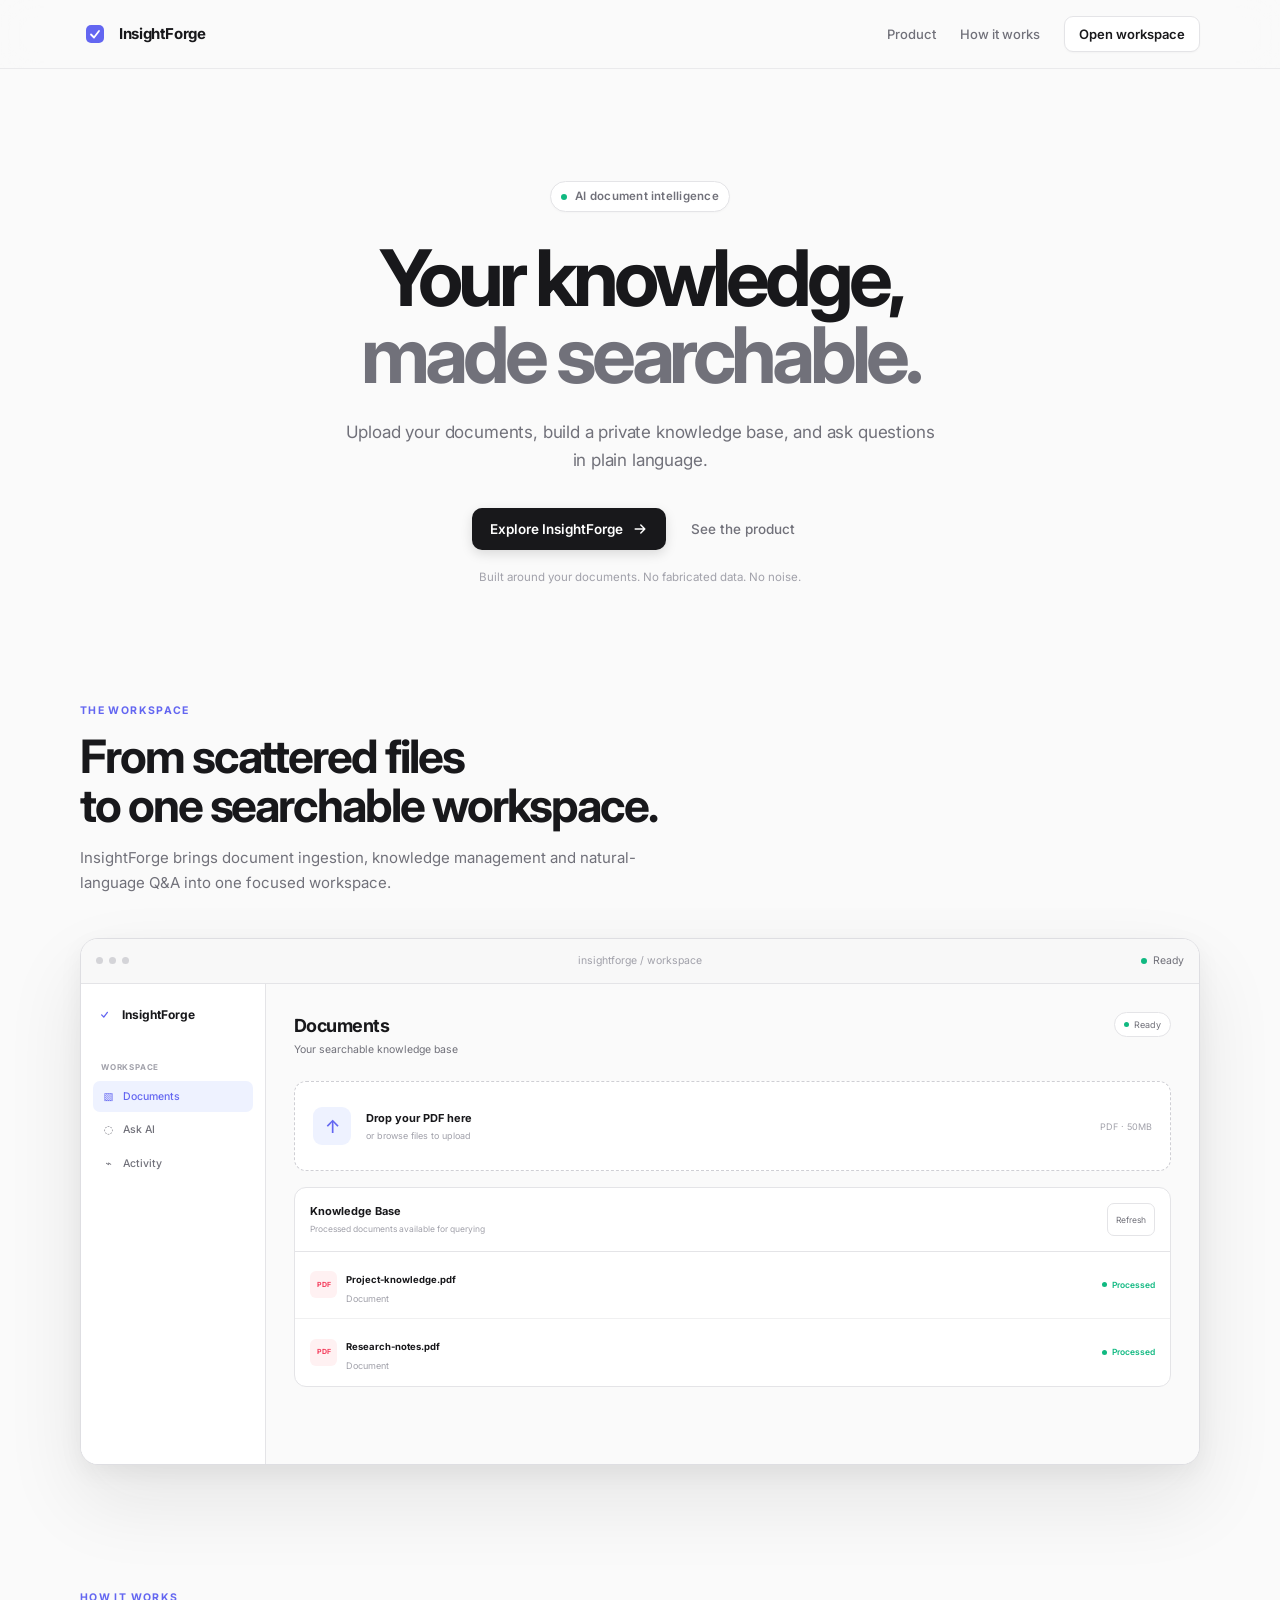
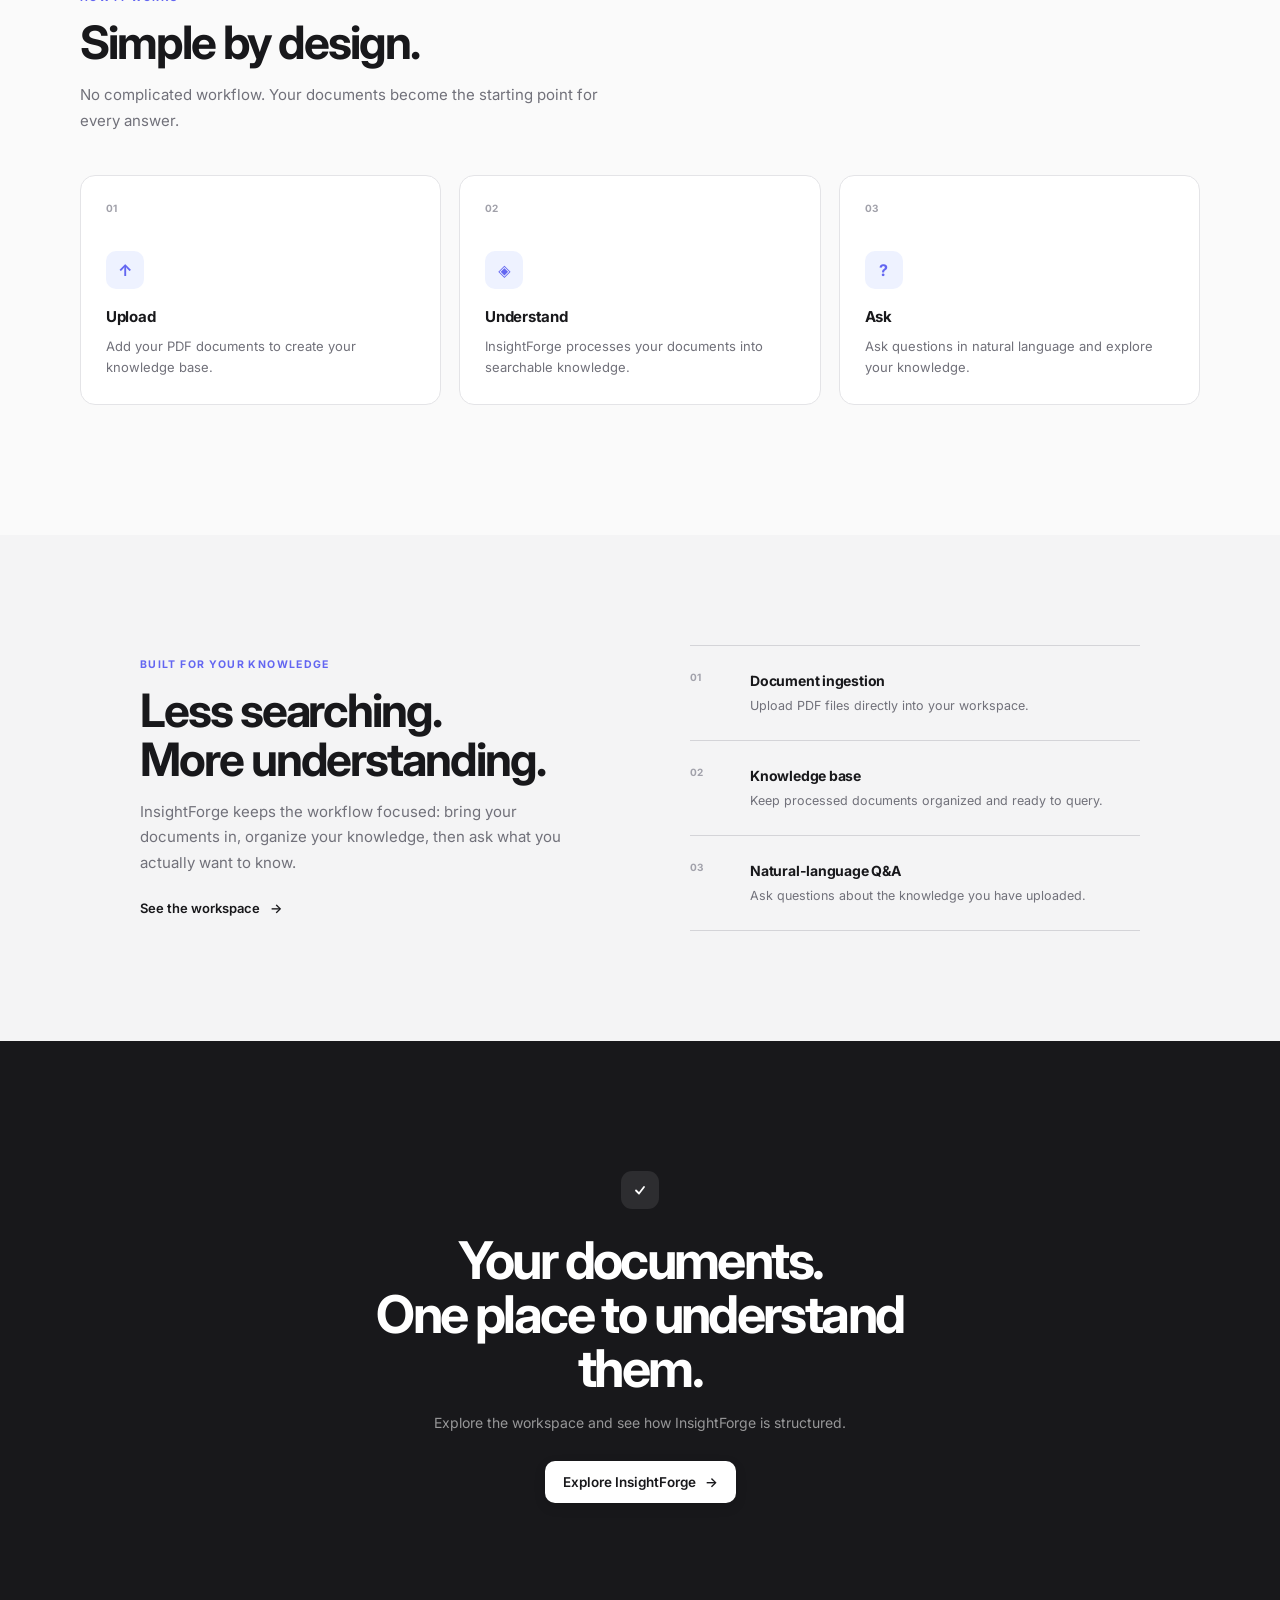
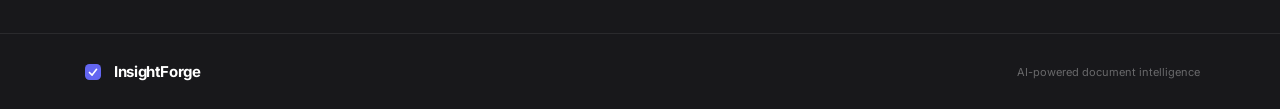
==== commit 2dceb26f: "Fix GitHub Pages landing page" ====
--- a/docs/index.html
+++ b/docs/index.html
@@ -1,1177 +1,101 @@
 <!DOCTYPE html>
 <html lang="en">
-
 <head>
   <meta charset="UTF-8" />
   <meta name="viewport" content="width=device-width, initial-scale=1.0" />
-
   <title>InsightForge — Your knowledge, made searchable.</title>
-
-  <meta
-    name="description"
-    content="InsightForge turns your documents into a searchable knowledge workspace."
-  />
-
+  <meta name="description" content="InsightForge turns your documents into a searchable knowledge workspace." />
   <link rel="preconnect" href="https://fonts.googleapis.com">
   <link rel="preconnect" href="https://fonts.gstatic.com" crossorigin>
-
-  <link
-    href="https://fonts.googleapis.com/css2?family=Inter:wght@400;450;500;600;650;700&display=swap"
-    rel="stylesheet"
-  />
-
-  <link rel="stylesheet" href="/static/css/style.css" />
-  <link rel="stylesheet" href="/static/css/landing.css" />
+  <link href="https://fonts.googleapis.com/css2?family=Inter:wght@400;450;500;600;650;700&display=swap" rel="stylesheet" />
+  <link rel="stylesheet" href="style.css" />
+  <link rel="stylesheet" href="landing.css" />
 </head>
-
 <body>
-
-  <!-- =====================================================
-       PREMIUM LANDING PAGE
-       ===================================================== -->
-
   <section id="landingPage" class="landing-page">
-
-    <!-- NAV -->
     <header class="landing-nav">
       <div class="landing-nav-inner">
-
         <a href="#" class="landing-brand" onclick="return showLanding()">
-          <div class="brand-mark">
-            <svg width="18" height="18" viewBox="0 0 18 18" fill="none">
-              <rect width="18" height="18" rx="5" fill="currentColor"/>
-              <path
-                d="M5 9.5L8 12.5L13 6"
-                stroke="white"
-                stroke-width="1.8"
-                stroke-linecap="round"
-                stroke-linejoin="round"
-              />
-            </svg>
-          </div>
-
+          <div class="brand-mark"><svg width="18" height="18" viewBox="0 0 18 18" fill="none"><rect width="18" height="18" rx="5" fill="currentColor"/><path d="M5 9.5L8 12.5L13 6" stroke="white" stroke-width="1.8" stroke-linecap="round" stroke-linejoin="round"/></svg></div>
           <span>InsightForge</span>
         </a>
-
         <div class="landing-nav-right">
-          <button
-            class="landing-nav-link"
-            onclick="scrollToProduct()"
-          >
-            Product
-          </button>
-
-          <button
-            class="landing-nav-link"
-            onclick="scrollToHow()"
-          >
-            How it works
-          </button>
-
-          <button
-            class="landing-nav-button"
-            onclick="openWorkspace()"
-          >
-            Open workspace
-          </button>
+          <button class="landing-nav-link" onclick="scrollToProduct()">Product</button>
+          <button class="landing-nav-link" onclick="scrollToHow()">How it works</button>
+          <button class="landing-nav-button" onclick="scrollToProduct()">Open workspace</button>
         </div>
-
       </div>
     </header>
-
-
-    <!-- HERO -->
     <main>
-
       <section class="landing-hero">
-
-        <div class="hero-eyebrow">
-          <span class="eyebrow-dot"></span>
-          AI document intelligence
+        <div class="hero-eyebrow"><span class="eyebrow-dot"></span>AI document intelligence</div>
+        <h1>Your knowledge,<br><span>made searchable.</span></h1>
+        <p class="hero-copy">Upload your documents, build a private knowledge base, and ask questions in plain language.</p>
+        <div class="hero-actions">
+          <button class="hero-primary" onclick="scrollToProduct()">Explore InsightForge <svg width="16" height="16" viewBox="0 0 20 20" fill="none"><path d="M4 10h11M11 5l5 5-5 5" stroke="currentColor" stroke-width="1.8" stroke-linecap="round" stroke-linejoin="round"/></svg></button>
+          <button class="hero-secondary" onclick="scrollToProduct()">See the product</button>
         </div>
-
-        <h1>
-          Your knowledge,<br>
-          <span>made searchable.</span>
-        </h1>
-
-        <p class="hero-copy">
-          Upload your documents, build a private knowledge base,
-          and ask questions in plain language.
-        </p>
-
-        <div class="hero-actions">
-
-          <button
-            class="hero-primary"
-            onclick="openWorkspace()"
-          >
-            Explore InsightForge
-
-            <svg width="16" height="16" viewBox="0 0 20 20" fill="none">
-              <path
-                d="M4 10h11M11 5l5 5-5 5"
-                stroke="currentColor"
-                stroke-width="1.8"
-                stroke-linecap="round"
-                stroke-linejoin="round"
-              />
-            </svg>
-          </button>
-
-          <button
-            class="hero-secondary"
-            onclick="scrollToProduct()"
-          >
-            See the product
-          </button>
-
+        <div class="hero-note">Built around your documents. No fabricated data. No noise.</div>
+      </section>
+      <section id="productShowcase" class="product-section">
+        <div class="section-intro reveal">
+          <div class="section-kicker">THE WORKSPACE</div>
+          <h2>From scattered files<br>to one searchable workspace.</h2>
+          <p>InsightForge brings document ingestion, knowledge management and natural-language Q&amp;A into one focused workspace.</p>
         </div>
-
-        <div class="hero-note">
-          Built around your documents. No fabricated data. No noise.
+        <div class="product-browser reveal">
+          <div class="browser-top"><div class="browser-dots"><span></span><span></span><span></span></div><div class="browser-address">insightforge / workspace</div><div class="browser-status"><span></span>Ready</div></div>
+          <div class="browser-content">
+            <aside class="mock-sidebar">
+              <div class="mock-logo"><div class="mock-logo-mark"><svg width="13" height="13" viewBox="0 0 18 18" fill="none"><path d="M5 9.5L8 12.5L13 6" stroke="currentColor" stroke-width="1.8" stroke-linecap="round" stroke-linejoin="round"/></svg></div>InsightForge</div>
+              <div class="mock-label">WORKSPACE</div>
+              <div class="mock-nav active"><span class="mock-nav-icon">▧</span>Documents</div>
+              <div class="mock-nav"><span class="mock-nav-icon">◌</span>Ask AI</div>
+              <div class="mock-nav"><span class="mock-nav-icon">⌁</span>Activity</div>
+            </aside>
+            <div class="mock-main">
+              <div class="mock-header"><div><div class="mock-title">Documents</div><div class="mock-subtitle">Your searchable knowledge base</div></div><div class="mock-ready"><span></span>Ready</div></div>
+              <div class="mock-upload"><div class="mock-upload-icon">↑</div><div><strong>Drop your PDF here</strong><small>or browse files to upload</small></div><span class="mock-upload-meta">PDF · 50MB</span></div>
+              <div class="mock-card">
+                <div class="mock-card-header"><div><strong>Knowledge Base</strong><small>Processed documents available for querying</small></div><button>Refresh</button></div>
+                <div class="mock-document"><div class="mock-file"><div class="pdf-icon">PDF</div><div><strong>Project-knowledge.pdf</strong><small>Document</small></div></div><div class="mock-processed"><span></span>Processed</div></div>
+                <div class="mock-document"><div class="mock-file"><div class="pdf-icon">PDF</div><div><strong>Research-notes.pdf</strong><small>Document</small></div></div><div class="mock-processed"><span></span>Processed</div></div>
+              </div>
+            </div>
+          </div>
         </div>
-
       </section>
-
-
-      <!-- PRODUCT SHOWCASE -->
-      <section
-        id="productShowcase"
-        class="product-section"
-      >
-
-        <div class="section-intro reveal">
-
-          <div class="section-kicker">
-            THE WORKSPACE
+      <section id="howSection" class="how-section">
+        <div class="section-intro reveal"><div class="section-kicker">HOW IT WORKS</div><h2>Simple by design.</h2><p>No complicated workflow. Your documents become the starting point for every answer.</p></div>
+        <div class="steps-grid">
+          <article class="step-card reveal"><div class="step-number">01</div><div class="step-icon">↑</div><h3>Upload</h3><p>Add your PDF documents to create your knowledge base.</p></article>
+          <article class="step-card reveal"><div class="step-number">02</div><div class="step-icon">◈</div><h3>Understand</h3><p>InsightForge processes your documents into searchable knowledge.</p></article>
+          <article class="step-card reveal"><div class="step-number">03</div><div class="step-icon">?</div><h3>Ask</h3><p>Ask questions in natural language and explore your knowledge.</p></article>
+        </div>
+      </section>
+      <section class="capabilities-section">
+        <div class="capabilities-grid">
+          <div class="capability-copy reveal"><div class="section-kicker">BUILT FOR YOUR KNOWLEDGE</div><h2>Less searching.<br>More understanding.</h2><p>InsightForge keeps the workflow focused: bring your documents in, organize your knowledge, then ask what you actually want to know.</p><button class="inline-cta" onclick="scrollToProduct()">See the workspace <span>→</span></button></div>
+          <div class="capability-list reveal">
+            <div class="capability-item"><div class="capability-index">01</div><div><h3>Document ingestion</h3><p>Upload PDF files directly into your workspace.</p></div></div>
+            <div class="capability-item"><div class="capability-index">02</div><div><h3>Knowledge base</h3><p>Keep processed documents organized and ready to query.</p></div></div>
+            <div class="capability-item"><div class="capability-index">03</div><div><h3>Natural-language Q&amp;A</h3><p>Ask questions about the knowledge you have uploaded.</p></div></div>
           </div>
-
-          <h2>
-            From scattered files<br>
-            to one searchable workspace.
-          </h2>
-
-          <p>
-            InsightForge brings document ingestion, knowledge management
-            and natural-language Q&amp;A into one focused workspace.
-          </p>
-
         </div>
-
-
-        <!-- Browser frame -->
-        <div class="product-browser reveal">
-
-          <div class="browser-top">
-
-            <div class="browser-dots">
-              <span></span>
-              <span></span>
-              <span></span>
-            </div>
-
-            <div class="browser-address">
-              insightforge / workspace
-            </div>
-
-            <div class="browser-status">
-              <span></span>
-              Ready
-            </div>
-
-          </div>
-
-
-          <div class="browser-content">
-
-            <!-- Mini sidebar -->
-            <aside class="mock-sidebar">
-
-              <div class="mock-logo">
-                <div class="mock-logo-mark">
-                  <svg width="13" height="13" viewBox="0 0 18 18" fill="none">
-                    <path
-                      d="M5 9.5L8 12.5L13 6"
-                      stroke="currentColor"
-                      stroke-width="1.8"
-                      stroke-linecap="round"
-                      stroke-linejoin="round"
-                    />
-                  </svg>
-                </div>
-                InsightForge
-              </div>
-
-              <div class="mock-label">
-                WORKSPACE
-              </div>
-
-              <div class="mock-nav active">
-                <span class="mock-nav-icon">▧</span>
-                Documents
-              </div>
-
-              <div class="mock-nav">
-                <span class="mock-nav-icon">◌</span>
-                Ask AI
-              </div>
-
-              <div class="mock-nav">
-                <span class="mock-nav-icon">⌁</span>
-                Activity
-              </div>
-
-            </aside>
-
-
-            <!-- Mini workspace -->
-            <div class="mock-main">
-
-              <div class="mock-header">
-
-                <div>
-                  <div class="mock-title">
-                    Documents
-                  </div>
-
-                  <div class="mock-subtitle">
-                    Your searchable knowledge base
-                  </div>
-                </div>
-
-                <div class="mock-ready">
-                  <span></span>
-                  Ready
-                </div>
-
-              </div>
-
-
-              <!-- Upload -->
-              <div class="mock-upload">
-
-                <div class="mock-upload-icon">
-                  ↑
-                </div>
-
-                <div>
-                  <strong>
-                    Drop your PDF here
-                  </strong>
-
-                  <small>
-                    or browse files to upload
-                  </small>
-                </div>
-
-                <span class="mock-upload-meta">
-                  PDF · 50MB
-                </span>
-
-              </div>
-
-
-              <!-- Knowledge card -->
-              <div class="mock-card">
-
-                <div class="mock-card-header">
-
-                  <div>
-                    <strong>
-                      Knowledge Base
-                    </strong>
-
-                    <small>
-                      Processed documents available for querying
-                    </small>
-                  </div>
-
-                  <button>
-                    Refresh
-                  </button>
-
-                </div>
-
-
-                <div class="mock-document">
-
-                  <div class="mock-file">
-
-                    <div class="pdf-icon">
-                      PDF
-                    </div>
-
-                    <div>
-                      <strong>
-                        Project-knowledge.pdf
-                      </strong>
-
-                      <small>
-                        Document
-                      </small>
-                    </div>
-
-                  </div>
-
-                  <div class="mock-processed">
-                    <span></span>
-                    Processed
-                  </div>
-
-                </div>
-
-
-                <div class="mock-document">
-
-                  <div class="mock-file">
-
-                    <div class="pdf-icon">
-                      PDF
-                    </div>
-
-                    <div>
-                      <strong>
-                        Research-notes.pdf
-                      </strong>
-
-                      <small>
-                        Document
-                      </small>
-                    </div>
-
-                  </div>
-
-                  <div class="mock-processed">
-                    <span></span>
-                    Processed
-                  </div>
-
-                </div>
-
-              </div>
-
-            </div>
-
-          </div>
-
-        </div>
-
       </section>
-
-
-      <!-- HOW IT WORKS -->
-      <section
-        id="howSection"
-        class="how-section"
-      >
-
-        <div class="section-intro reveal">
-
-          <div class="section-kicker">
-            HOW IT WORKS
-          </div>
-
-          <h2>
-            Simple by design.
-          </h2>
-
-          <p>
-            No complicated workflow. Your documents become the
-            starting point for every answer.
-          </p>
-
-        </div>
-
-
-        <div class="steps-grid">
-
-          <article class="step-card reveal">
-
-            <div class="step-number">
-              01
-            </div>
-
-            <div class="step-icon">
-              ↑
-            </div>
-
-            <h3>
-              Upload
-            </h3>
-
-            <p>
-              Add your PDF documents to create your knowledge base.
-            </p>
-
-          </article>
-
-
-          <article class="step-card reveal">
-
-            <div class="step-number">
-              02
-            </div>
-
-            <div class="step-icon">
-              ◈
-            </div>
-
-            <h3>
-              Understand
-            </h3>
-
-            <p>
-              InsightForge processes your documents into searchable knowledge.
-            </p>
-
-          </article>
-
-
-          <article class="step-card reveal">
-
-            <div class="step-number">
-              03
-            </div>
-
-            <div class="step-icon">
-              ?
-            </div>
-
-            <h3>
-              Ask
-            </h3>
-
-            <p>
-              Ask questions in natural language and explore your knowledge.
-            </p>
-
-          </article>
-
-        </div>
-
+      <section class="final-section">
+        <div class="final-inner reveal"><div class="final-mark"><svg width="18" height="18" viewBox="0 0 18 18" fill="none"><path d="M5 9.5L8 12.5L13 6" stroke="currentColor" stroke-width="1.8" stroke-linecap="round" stroke-linejoin="round"/></svg></div><h2>Your documents.<br>One place to understand them.</h2><p>Explore the workspace and see how InsightForge is structured.</p><button class="hero-primary final-button" onclick="scrollToProduct()">Explore InsightForge <span>→</span></button></div>
       </section>
-
-
-      <!-- CAPABILITIES -->
-      <section class="capabilities-section">
-
-        <div class="capabilities-grid">
-
-          <div class="capability-copy reveal">
-
-            <div class="section-kicker">
-              BUILT FOR YOUR KNOWLEDGE
-            </div>
-
-            <h2>
-              Less searching.<br>
-              More understanding.
-            </h2>
-
-            <p>
-              InsightForge keeps the workflow focused:
-              bring your documents in, organize your knowledge,
-              then ask what you actually want to know.
-            </p>
-
-            <button
-              class="inline-cta"
-              onclick="openWorkspace()"
-            >
-              Open the workspace
-              <span>→</span>
-            </button>
-
-          </div>
-
-
-          <div class="capability-list reveal">
-
-            <div class="capability-item">
-
-              <div class="capability-index">
-                01
-              </div>
-
-              <div>
-                <h3>
-                  Document ingestion
-                </h3>
-
-                <p>
-                  Upload PDF files directly into your workspace.
-                </p>
-              </div>
-
-            </div>
-
-
-            <div class="capability-item">
-
-              <div class="capability-index">
-                02
-              </div>
-
-              <div>
-                <h3>
-                  Knowledge base
-                </h3>
-
-                <p>
-                  Keep processed documents organized and ready to query.
-                </p>
-              </div>
-
-            </div>
-
-
-            <div class="capability-item">
-
-              <div class="capability-index">
-                03
-              </div>
-
-              <div>
-                <h3>
-                  Natural-language Q&amp;A
-                </h3>
-
-                <p>
-                  Ask questions about the knowledge you have uploaded.
-                </p>
-              </div>
-
-            </div>
-
-          </div>
-
-        </div>
-
-      </section>
-
-
-      <!-- FINAL CTA -->
-      <section class="final-section">
-
-        <div class="final-inner reveal">
-
-          <div class="final-mark">
-            <svg width="18" height="18" viewBox="0 0 18 18" fill="none">
-              <path
-                d="M5 9.5L8 12.5L13 6"
-                stroke="currentColor"
-                stroke-width="1.8"
-                stroke-linecap="round"
-                stroke-linejoin="round"
-              />
-            </svg>
-          </div>
-
-          <h2>
-            Your documents.<br>
-            One place to understand them.
-          </h2>
-
-          <p>
-            Open the workspace and start exploring your knowledge base.
-          </p>
-
-          <button
-            class="hero-primary final-button"
-            onclick="openWorkspace()"
-          >
-            Open InsightForge
-            <span>→</span>
-          </button>
-
-        </div>
-
-      </section>
-
     </main>
-
-
-    <!-- FOOTER -->
-    <footer class="landing-footer">
-
-      <div class="footer-inner">
-
-        <div class="landing-brand">
-
-          <div class="brand-mark small">
-            <svg width="16" height="16" viewBox="0 0 18 18" fill="none">
-              <rect width="18" height="18" rx="5" fill="currentColor"/>
-              <path
-                d="M5 9.5L8 12.5L13 6"
-                stroke="white"
-                stroke-width="1.8"
-                stroke-linecap="round"
-                stroke-linejoin="round"
-              />
-            </svg>
-          </div>
-
-          <span>InsightForge</span>
-
-        </div>
-
-        <span class="footer-note">
-          AI-powered document intelligence
-        </span>
-
-      </div>
-
-    </footer>
-
+    <footer class="landing-footer"><div class="footer-inner"><div class="landing-brand"><div class="brand-mark small"><svg width="16" height="16" viewBox="0 0 18 18" fill="none"><rect width="18" height="18" rx="5" fill="currentColor"/><path d="M5 9.5L8 12.5L13 6" stroke="white" stroke-width="1.8" stroke-linecap="round" stroke-linejoin="round"/></svg></div><span>InsightForge</span></div><span class="footer-note">AI-powered document intelligence</span></div></footer>
   </section>
-
-
-  <!-- =====================================================
-       EXISTING INSIGHTFORGE APPLICATION
-       DO NOT REMOVE — BACKEND LOGIC DEPENDS ON THESE IDs.
-       ===================================================== -->
-
-  <div
-    class="layout"
-    id="workspaceApp"
-    style="display:none;"
-  >
-
-    <!-- Sidebar -->
-    <aside class="sidebar">
-
-      <div class="sidebar-header">
-
-        <div class="logo">
-
-          <div class="logo-mark">
-
-            <svg width="18" height="18" viewBox="0 0 18 18" fill="none">
-              <rect width="18" height="18" rx="5" fill="#6366F1"/>
-              <path
-                d="M5 9.5L8 12.5L13 6"
-                stroke="white"
-                stroke-width="1.8"
-                stroke-linecap="round"
-                stroke-linejoin="round"
-              />
-            </svg>
-
-          </div>
-
-          <span class="logo-text">
-            InsightForge
-          </span>
-
-        </div>
-
-      </div>
-
-
-      <div class="sidebar-section-label">
-        Workspace
-      </div>
-
-
-      <nav class="sidebar-nav">
-
-        <div
-          class="nav-item active"
-          data-section="documents"
-        >
-
-          <svg class="nav-icon" viewBox="0 0 20 20" fill="none">
-            <path
-              d="M6 2h8l4 4v12a2 2 0 01-2 2H4a2 2 0 01-2-2V4a2 2 0 012-2z"
-              stroke="currentColor"
-              stroke-width="1.5"
-            />
-            <path
-              d="M14 2v4h4M8 12h4M8 9h4M8 15h2"
-              stroke="currentColor"
-              stroke-width="1.5"
-              stroke-linecap="round"
-            />
-          </svg>
-
-          <span>Documents</span>
-
-          <div
-            id="doc-count-badge"
-            class="nav-badge"
-            style="display:none"
-          >
-            0
-          </div>
-
-        </div>
-
-
-        <div
-          class="nav-item"
-          data-section="ask"
-        >
-
-          <svg class="nav-icon" viewBox="0 0 20 20" fill="none">
-            <path
-              d="M10 2C5.58 2 2 5.36 2 9.5c0 1.83.67 3.51 1.77 4.81L3 17l2.85-.73A8.1 8.1 0 0010 17c4.42 0 8-3.36 8-7.5S14.42 2 10 2z"
-              stroke="currentColor"
-              stroke-width="1.5"
-            />
-            <path
-              d="M7 9.5h6M7 12h4"
-              stroke="currentColor"
-              stroke-width="1.5"
-              stroke-linecap="round"
-            />
-          </svg>
-
-          <span>Ask AI</span>
-
-        </div>
-
-
-        <div
-          class="nav-item"
-          data-section="activity"
-        >
-
-          <svg class="nav-icon" viewBox="0 0 20 20" fill="none">
-            <path
-              d="M2 10h2l2-5 3 10 2-8 2 4 1-2h2"
-              stroke="currentColor"
-              stroke-width="1.5"
-              stroke-linecap="round"
-            />
-          </svg>
-
-          <span>Activity</span>
-
-        </div>
-
-
-        <div
-          class="nav-item"
-          data-section="settings"
-        >
-
-          <svg class="nav-icon" viewBox="0 0 20 20" fill="none">
-            <circle
-              cx="10"
-              cy="10"
-              r="3"
-              stroke="currentColor"
-              stroke-width="1.5"
-            />
-
-            <path
-              d="M10 2v2M10 16v2M2 10h2M16 10h2"
-              stroke="currentColor"
-              stroke-width="1.5"
-              stroke-linecap="round"
-            />
-
-          </svg>
-
-          <span>Settings</span>
-
-        </div>
-
-      </nav>
-
-
-      <div class="sidebar-footer">
-
-        <div class="sidebar-footer-inner">
-
-          <div class="avatar">
-            SR
-          </div>
-
-          <div class="sidebar-footer-info">
-
-            <div class="sidebar-footer-name">
-              Workspace
-            </div>
-
-            <div class="sidebar-footer-plan">
-              Free Plan
-            </div>
-
-          </div>
-
-        </div>
-
-      </div>
-
-    </aside>
-
-
-    <!-- Main -->
-    <main class="main">
-
-      <header class="topbar">
-
-        <div class="topbar-left">
-
-          <h1
-            class="topbar-title"
-            id="page-title"
-          >
-            Documents
-          </h1>
-
-          <p
-            class="topbar-subtitle"
-            id="page-subtitle"
-          >
-            Upload and manage your knowledge base.
-          </p>
-
-        </div>
-
-
-        <div class="topbar-right">
-
-          <div
-            class="status-pill"
-            id="status-pill"
-          >
-
-            <span class="status-dot"></span>
-
-            <span id="status-text">
-              Ready
-            </span>
-
-          </div>
-
-        </div>
-
-      </header>
-
-
-      <!-- Documents -->
-      <div
-        class="page-section"
-        id="section-documents"
-      >
-
-        <div
-          class="upload-area"
-          id="uploadArea"
-          ondragover="handleDragOver(event)"
-          ondragleave="handleDragLeave(event)"
-          ondrop="handleDrop(event)"
-        >
-
-          <div class="upload-area-inner">
-
-            <div class="upload-icon-wrap">
-
-              <svg width="28" height="28" viewBox="0 0 28 28" fill="none">
-                <path
-                  d="M14 4v14M8 10l6-6 6 6"
-                  stroke="#6366F1"
-                  stroke-width="2"
-                  stroke-linecap="round"
-                  stroke-linejoin="round"
-                />
-
-                <path
-                  d="M4 20v2a2 2 0 002 2h16a2 2 0 002-2v-2"
-                  stroke="#6366F1"
-                  stroke-width="2"
-                  stroke-linecap="round"
-                />
-              </svg>
-
-            </div>
-
-
-            <div class="upload-text-block">
-
-              <div class="upload-heading">
-                Drop your PDF here
-              </div>
-
-              <div class="upload-sub">
-                or
-                <label
-                  class="upload-link"
-                  for="pdfFile"
-                >
-                  browse files
-                </label>
-                to upload
-              </div>
-
-            </div>
-
-
-            <div class="upload-meta">
-              Supports PDF · Up to 50MB per file
-            </div>
-
-          </div>
-
-
-          <input
-            type="file"
-            id="pdfFile"
-            accept=".pdf"
-            style="display:none"
-            onchange="handleFileSelect(event)"
-          />
-
-
-          <div
-            class="upload-selected"
-            id="uploadSelected"
-            style="display:none"
-          >
-
-            <div class="selected-file-row">
-
-              <svg width="16" height="16" viewBox="0 0 20 20" fill="none">
-                <path
-                  d="M6 2h8l4 4v12a2 2 0 01-2 2H4a2 2 0 01-2-2V4a2 2 0 012-2z"
-                  stroke="#6366F1"
-                  stroke-width="1.5"
-                />
-              </svg>
-
-              <span
-                id="selectedFileName"
-                class="selected-file-name"
-              ></span>
-
-              <button
-                class="clear-file-btn"
-                onclick="clearFile()"
-              >
-                ✕
-              </button>
-
-            </div>
-
-
-            <button
-              class="btn-primary"
-              onclick="uploadPDF()"
-            >
-              Upload &amp; Process
-            </button>
-
-          </div>
-
-        </div>
-
-
-        <div
-          id="toast"
-          class="toast"
-          style="display:none"
-        ></div>
-
-
-        <div class="card">
-
-          <div class="card-header">
-
-            <div>
-
-              <div class="card-title">
-                Knowledge Base
-              </div>
-
-              <div class="card-subtitle">
-                All processed documents available for querying
-              </div>
-
-            </div>
-
-
-            <button
-              class="btn-ghost"
-              onclick="loadDocuments()"
-            >
-              Refresh
-            </button>
-
-          </div>
-
-
-          <div class="table-wrap">
-
-            <table class="doc-table">
-
-              <thead>
-
-                <tr>
-                  <th>Document</th>
-                  <th>Status</th>
-                  <th>Actions</th>
-                </tr>
-
-              </thead>
-
-              <tbody id="documentsTable">
-
-                <tr class="empty-row">
-
-                  <td colspan="3">
-
-                    <div class="empty-state">
-
-                      <div class="empty-state-title">
-                        No documents yet
-                      </div>
-
-                      <div class="empty-state-sub">
-                        Upload a PDF above to build your knowledge base
-                      </div>
-
-                    </div>
-
-                  </td>
-
-                </tr>
-
-              </tbody>
-
-            </table>
-
-          </div>
-
-        </div>
-
-      </div>
-
-
-      <!-- Ask -->
-      <div
-        class="page-section"
-        id="section-ask"
-        style="display:none"
-      >
-
-        <div class="chat-layout">
-
-          <div
-            class="chat-thread"
-            id="chatThread"
-          >
-
-            <div class="chat-welcome">
-
-              <div class="chat-welcome-icon">
-
-                <svg width="28" height="28" viewBox="0 0 28 28" fill="none">
-                  <rect
-                    width="28"
-                    height="28"
-                    rx="8"
-                    fill="#EEF2FF"
-                  />
-
-                  <path
-                    d="M8 14.5L11.5 18L20 10"
-                    stroke="#6366F1"
-                    stroke-width="2"
-                    stroke-linecap="round"
-                    stroke-linejoin="round"
-                  />
-
-                </svg>
-
-              </div>
-
-
-              <div class="chat-welcome-text">
-
-                <div class="chat-welcome-title">
-                  Ask anything about your documents
-                </div>
-
-                <div class="chat-welcome-sub">
-                  InsightForge will search across your knowledge base and synthesize a precise answer with sources.
-                </div>
-
-              </div>
-
-            </div>
-
-          </div>
-
-
-          <div class="chat-input-wrap">
-
-            <div class="chat-input-box">
-
-              <textarea
-                id="question"
-                class="chat-textarea"
-                placeholder="Ask a question about your documents…"
-                rows="1"
-                onkeydown="handleQuestionKey(event)"
-                oninput="autoResize(this)"
-              ></textarea>
-
-
-              <button
-                class="chat-send-btn"
-                onclick="askQuestion()"
-                id="sendBtn"
-              >
-
-                <svg width="18" height="18" viewBox="0 0 20 20" fill="none">
-
-                  <path
-                    d="M10 4v12M4 10l6-6 6 6"
-                    stroke="white"
-                    stroke-width="2"
-                    stroke-linecap="round"
-                    stroke-linejoin="round"
-                  />
-
-                </svg>
-
-              </button>
-
-            </div>
-
-
-            <div class="chat-input-hint">
-              Press <kbd>Shift + Enter</kbd> for a new line ·
-              <kbd>Enter</kbd> to send
-            </div>
-
-          </div>
-
-        </div>
-
-
-        <div
-          id="answer"
-          style="display:none"
-        ></div>
-
-        <div
-          id="sources"
-          style="display:none"
-        ></div>
-
-      </div>
-
-    </main>
-
-  </div>
-
-
-  <script src="/static/js/app.js"></script>
-
+  <script>
+    function showLanding(){ window.scrollTo({top:0,behavior:'smooth'}); return false; }
+    function scrollToProduct(){ const e=document.getElementById('productShowcase'); if(e)e.scrollIntoView({behavior:'smooth',block:'start'}); }
+    function scrollToHow(){ const e=document.getElementById('howSection'); if(e)e.scrollIntoView({behavior:'smooth',block:'start'}); }
+    document.addEventListener('DOMContentLoaded',()=>{
+      document.querySelectorAll('.reveal').forEach(e=>e.classList.add('visible'));
+    });
+  </script>
 </body>
-
-</html>+</html>
--- a/docs/style.css
+++ b/docs/style.css
@@ -0,0 +1,1027 @@
+/* ─────────────────────────────────────────────
+   InsightForge AI — Design System
+   Inspired by: Linear, Perplexity, Vercel
+   ───────────────────────────────────────────── */
+
+/* ── Tokens ── */
+:root {
+  --bg:           #FAFAFA;
+  --surface:      #FFFFFF;
+  --surface-2:    #F4F4F5;
+  --border:       #E4E4E7;
+  --border-focus: #6366F1;
+
+  --text-primary:   #18181B;
+  --text-secondary: #71717A;
+  --text-tertiary:  #A1A1AA;
+
+  --accent:       #6366F1;
+  --accent-light: #EEF2FF;
+  --accent-dark:  #4F46E5;
+
+  --success:      #10B981;
+  --success-bg:   #ECFDF5;
+  --warning:      #F59E0B;
+  --danger:       #EF4444;
+
+  --radius-sm:  6px;
+  --radius-md:  10px;
+  --radius-lg:  14px;
+  --radius-xl:  18px;
+
+  --shadow-sm:  0 1px 3px rgba(0,0,0,.06), 0 1px 2px rgba(0,0,0,.04);
+  --shadow-md:  0 4px 12px rgba(0,0,0,.07), 0 2px 4px rgba(0,0,0,.04);
+  --shadow-lg:  0 10px 30px rgba(0,0,0,.09), 0 4px 8px rgba(0,0,0,.05);
+
+  --sidebar-w:  228px;
+  --font:       'Inter', system-ui, -apple-system, sans-serif;
+
+  --transition: 150ms cubic-bezier(0.4, 0, 0.2, 1);
+}
+
+/* ── Reset ── */
+*, *::before, *::after {
+  margin: 0;
+  padding: 0;
+  box-sizing: border-box;
+}
+
+html { height: 100%; }
+
+body {
+  font-family: var(--font);
+  background: var(--bg);
+  color: var(--text-primary);
+  min-height: 100vh;
+  line-height: 1.5;
+  -webkit-font-smoothing: antialiased;
+  -moz-osx-font-smoothing: grayscale;
+}
+
+/* ─────────────────────────────────────────────
+   Layout
+   ───────────────────────────────────────────── */
+.layout {
+  display: flex;
+  min-height: 100vh;
+}
+
+/* ─────────────────────────────────────────────
+   Sidebar
+   ───────────────────────────────────────────── */
+.sidebar {
+  width: var(--sidebar-w);
+  background: var(--surface);
+  border-right: 1px solid var(--border);
+  display: flex;
+  flex-direction: column;
+  position: fixed;
+  top: 0;
+  left: 0;
+  height: 100vh;
+  z-index: 100;
+  padding: 0;
+}
+
+.sidebar-header {
+  padding: 20px 18px 16px;
+  border-bottom: 1px solid var(--border);
+}
+
+.logo {
+  display: flex;
+  align-items: center;
+  gap: 10px;
+  text-decoration: none;
+}
+
+.logo-mark {
+  width: 32px;
+  height: 32px;
+  display: flex;
+  align-items: center;
+  justify-content: center;
+  border-radius: var(--radius-sm);
+  flex-shrink: 0;
+}
+
+.logo-text {
+  font-size: 15px;
+  font-weight: 700;
+  color: var(--text-primary);
+  letter-spacing: -0.3px;
+}
+
+.sidebar-section-label {
+  font-size: 10.5px;
+  font-weight: 600;
+  letter-spacing: 0.06em;
+  text-transform: uppercase;
+  color: var(--text-tertiary);
+  padding: 20px 18px 8px;
+}
+
+.sidebar-nav {
+  flex: 1;
+  padding: 0 10px;
+  display: flex;
+  flex-direction: column;
+  gap: 2px;
+}
+
+.nav-item {
+  display: flex;
+  align-items: center;
+  gap: 9px;
+  padding: 8px 10px;
+  border-radius: var(--radius-md);
+  font-size: 13.5px;
+  font-weight: 500;
+  color: var(--text-secondary);
+  cursor: pointer;
+  transition: background var(--transition), color var(--transition);
+  position: relative;
+  user-select: none;
+}
+
+.nav-item:hover {
+  background: var(--surface-2);
+  color: var(--text-primary);
+}
+
+.nav-item.active {
+  background: var(--accent-light);
+  color: var(--accent);
+}
+
+.nav-item.active .nav-icon {
+  color: var(--accent);
+}
+
+.nav-icon {
+  width: 16px;
+  height: 16px;
+  flex-shrink: 0;
+  color: var(--text-tertiary);
+  transition: color var(--transition);
+}
+
+.nav-item:hover .nav-icon {
+  color: var(--text-primary);
+}
+
+.nav-badge {
+  margin-left: auto;
+  background: var(--accent);
+  color: white;
+  font-size: 10px;
+  font-weight: 600;
+  padding: 1px 6px;
+  border-radius: 20px;
+  min-width: 18px;
+  text-align: center;
+  line-height: 16px;
+}
+
+.sidebar-footer {
+  padding: 14px 10px;
+  border-top: 1px solid var(--border);
+}
+
+.sidebar-footer-inner {
+  display: flex;
+  align-items: center;
+  gap: 10px;
+  padding: 8px 10px;
+  border-radius: var(--radius-md);
+  cursor: pointer;
+  transition: background var(--transition);
+}
+
+.sidebar-footer-inner:hover {
+  background: var(--surface-2);
+}
+
+.avatar {
+  width: 30px;
+  height: 30px;
+  border-radius: 8px;
+  background: linear-gradient(135deg, #6366F1, #8B5CF6);
+  color: white;
+  font-size: 11px;
+  font-weight: 700;
+  display: flex;
+  align-items: center;
+  justify-content: center;
+  flex-shrink: 0;
+  letter-spacing: 0.02em;
+}
+
+.sidebar-footer-name {
+  font-size: 13px;
+  font-weight: 600;
+  color: var(--text-primary);
+  line-height: 1.2;
+}
+
+.sidebar-footer-plan {
+  font-size: 11px;
+  color: var(--text-tertiary);
+}
+
+/* ─────────────────────────────────────────────
+   Main
+   ───────────────────────────────────────────── */
+.main {
+  margin-left: var(--sidebar-w);
+  flex: 1;
+  display: flex;
+  flex-direction: column;
+  min-height: 100vh;
+}
+
+/* ─────────────────────────────────────────────
+   Topbar
+   ───────────────────────────────────────────── */
+.topbar {
+  display: flex;
+  align-items: center;
+  justify-content: space-between;
+  padding: 24px 40px 0;
+  position: sticky;
+  top: 0;
+  background: var(--bg);
+  z-index: 10;
+  padding-bottom: 0;
+}
+
+.topbar-title {
+  font-size: 22px;
+  font-weight: 700;
+  color: var(--text-primary);
+  letter-spacing: -0.4px;
+  line-height: 1.2;
+}
+
+.topbar-subtitle {
+  font-size: 13.5px;
+  color: var(--text-secondary);
+  margin-top: 3px;
+}
+
+.status-pill {
+  display: flex;
+  align-items: center;
+  gap: 6px;
+  padding: 5px 12px;
+  background: var(--surface);
+  border: 1px solid var(--border);
+  border-radius: 20px;
+  font-size: 12.5px;
+  font-weight: 500;
+  color: var(--text-secondary);
+  box-shadow: var(--shadow-sm);
+}
+
+.status-dot {
+  width: 7px;
+  height: 7px;
+  border-radius: 50%;
+  background: var(--success);
+  flex-shrink: 0;
+}
+
+.status-dot.loading {
+  background: var(--warning);
+  animation: pulse 1.2s ease-in-out infinite;
+}
+
+@keyframes pulse {
+  0%, 100% { opacity: 1; }
+  50%       { opacity: 0.4; }
+}
+
+/* ─────────────────────────────────────────────
+   Page sections
+   ───────────────────────────────────────────── */
+.page-section {
+  padding: 28px 40px 48px;
+  max-width: 900px;
+  display: flex;
+  flex-direction: column;
+  gap: 20px;
+}
+
+/* ─────────────────────────────────────────────
+   Upload area
+   ───────────────────────────────────────────── */
+.upload-area {
+  background: var(--surface);
+  border: 1.5px dashed var(--border);
+  border-radius: var(--radius-xl);
+  padding: 36px 32px;
+  cursor: pointer;
+  transition: border-color var(--transition), background var(--transition), box-shadow var(--transition);
+  box-shadow: var(--shadow-sm);
+}
+
+.upload-area:hover,
+.upload-area.drag-over {
+  border-color: var(--accent);
+  background: var(--accent-light);
+  box-shadow: 0 0 0 4px rgba(99,102,241,0.08);
+}
+
+.upload-area-inner {
+  display: flex;
+  align-items: center;
+  gap: 20px;
+}
+
+.upload-icon-wrap {
+  width: 56px;
+  height: 56px;
+  border-radius: var(--radius-lg);
+  background: var(--accent-light);
+  display: flex;
+  align-items: center;
+  justify-content: center;
+  flex-shrink: 0;
+}
+
+.upload-text-block {
+  flex: 1;
+}
+
+.upload-heading {
+  font-size: 15px;
+  font-weight: 600;
+  color: var(--text-primary);
+  margin-bottom: 3px;
+}
+
+.upload-sub {
+  font-size: 13.5px;
+  color: var(--text-secondary);
+}
+
+.upload-link {
+  color: var(--accent);
+  font-weight: 600;
+  cursor: pointer;
+  text-decoration: underline;
+  text-underline-offset: 2px;
+}
+
+.upload-meta {
+  font-size: 12px;
+  color: var(--text-tertiary);
+  margin-left: auto;
+  white-space: nowrap;
+}
+
+/* Selected state */
+.upload-selected {
+  margin-top: 20px;
+  padding-top: 20px;
+  border-top: 1px solid var(--border);
+  display: flex;
+  align-items: center;
+  justify-content: space-between;
+  gap: 14px;
+}
+
+.selected-file-row {
+  display: flex;
+  align-items: center;
+  gap: 8px;
+  background: var(--surface-2);
+  border: 1px solid var(--border);
+  border-radius: var(--radius-md);
+  padding: 8px 12px;
+  flex: 1;
+  min-width: 0;
+}
+
+.selected-file-name {
+  font-size: 13.5px;
+  font-weight: 500;
+  color: var(--text-primary);
+  white-space: nowrap;
+  overflow: hidden;
+  text-overflow: ellipsis;
+  flex: 1;
+}
+
+.clear-file-btn {
+  background: none;
+  border: none;
+  padding: 2px 4px;
+  cursor: pointer;
+  font-size: 12px;
+  color: var(--text-tertiary);
+  border-radius: 4px;
+  line-height: 1;
+  transition: color var(--transition), background var(--transition);
+  margin-top: 0;
+}
+
+.clear-file-btn:hover {
+  color: var(--danger);
+  background: #FEF2F2;
+}
+
+/* ─────────────────────────────────────────────
+   Buttons
+   ───────────────────────────────────────────── */
+.btn-primary {
+  display: inline-flex;
+  align-items: center;
+  gap: 7px;
+  background: var(--accent);
+  color: white;
+  border: none;
+  padding: 9px 18px;
+  border-radius: var(--radius-md);
+  font-size: 13.5px;
+  font-weight: 600;
+  font-family: var(--font);
+  cursor: pointer;
+  transition: background var(--transition), transform var(--transition), box-shadow var(--transition);
+  white-space: nowrap;
+  box-shadow: 0 1px 3px rgba(99,102,241,.3);
+}
+
+.btn-primary:hover {
+  background: var(--accent-dark);
+  box-shadow: 0 4px 12px rgba(99,102,241,.35);
+  transform: translateY(-1px);
+}
+
+.btn-primary:active {
+  transform: translateY(0);
+}
+
+.btn-primary:disabled {
+  opacity: 0.55;
+  cursor: not-allowed;
+  transform: none;
+  box-shadow: none;
+}
+
+.btn-ghost {
+  display: inline-flex;
+  align-items: center;
+  gap: 6px;
+  background: none;
+  border: 1px solid var(--border);
+  color: var(--text-secondary);
+  padding: 7px 13px;
+  border-radius: var(--radius-md);
+  font-size: 13px;
+  font-weight: 500;
+  font-family: var(--font);
+  cursor: pointer;
+  transition: background var(--transition), color var(--transition), border-color var(--transition);
+}
+
+.btn-ghost:hover {
+  background: var(--surface-2);
+  color: var(--text-primary);
+  border-color: #D4D4D8;
+}
+
+/* ─────────────────────────────────────────────
+   Card
+   ───────────────────────────────────────────── */
+.card {
+  background: var(--surface);
+  border: 1px solid var(--border);
+  border-radius: var(--radius-xl);
+  overflow: hidden;
+  box-shadow: var(--shadow-sm);
+}
+
+.card-header {
+  display: flex;
+  align-items: center;
+  justify-content: space-between;
+  padding: 18px 24px;
+  border-bottom: 1px solid var(--border);
+}
+
+.card-title {
+  font-size: 14px;
+  font-weight: 650;
+  color: var(--text-primary);
+  letter-spacing: -0.1px;
+}
+
+.card-subtitle {
+  font-size: 12.5px;
+  color: var(--text-secondary);
+  margin-top: 2px;
+}
+
+/* ─────────────────────────────────────────────
+   Documents table
+   ───────────────────────────────────────────── */
+.table-wrap {
+  overflow-x: auto;
+}
+
+.doc-table {
+  width: 100%;
+  border-collapse: collapse;
+}
+
+.doc-table thead th {
+  padding: 10px 24px;
+  text-align: left;
+  font-size: 11px;
+  font-weight: 600;
+  letter-spacing: 0.06em;
+  text-transform: uppercase;
+  color: var(--text-tertiary);
+  background: var(--surface-2);
+  border-bottom: 1px solid var(--border);
+}
+
+.doc-table tbody tr {
+  transition: background var(--transition);
+}
+
+.doc-table tbody tr:not(.empty-row):hover {
+  background: var(--surface-2);
+}
+
+.doc-table td {
+  padding: 13px 24px;
+  font-size: 13.5px;
+  color: var(--text-primary);
+  border-bottom: 1px solid var(--border);
+}
+
+.doc-table tbody tr:last-child td {
+  border-bottom: none;
+}
+
+/* File cell */
+.file-cell {
+  display: flex;
+  align-items: center;
+  gap: 10px;
+}
+
+.file-icon {
+  width: 32px;
+  height: 32px;
+  background: #FFF1F2;
+  border-radius: var(--radius-sm);
+  display: flex;
+  align-items: center;
+  justify-content: center;
+  flex-shrink: 0;
+}
+
+.file-name {
+  font-weight: 500;
+  color: var(--text-primary);
+  white-space: nowrap;
+  overflow: hidden;
+  text-overflow: ellipsis;
+  max-width: 320px;
+}
+
+/* Status badge */
+.status-badge {
+  display: inline-flex;
+  align-items: center;
+  gap: 5px;
+  padding: 3px 9px;
+  border-radius: 20px;
+  font-size: 12px;
+  font-weight: 600;
+}
+
+.status-badge.processed {
+  background: var(--success-bg);
+  color: var(--success);
+}
+
+.status-badge.processing {
+  background: #FFFBEB;
+  color: var(--warning);
+}
+
+.status-badge-dot {
+  width: 6px;
+  height: 6px;
+  border-radius: 50%;
+  background: currentColor;
+}
+
+/* Empty state */
+.empty-state {
+  display: flex;
+  flex-direction: column;
+  align-items: center;
+  justify-content: center;
+  padding: 52px 24px;
+  gap: 10px;
+  text-align: center;
+}
+
+.empty-state-title {
+  font-size: 14px;
+  font-weight: 600;
+  color: var(--text-primary);
+}
+
+.empty-state-sub {
+  font-size: 13px;
+  color: var(--text-secondary);
+  max-width: 260px;
+}
+
+/* ─────────────────────────────────────────────
+   Chat / Ask AI layout
+   ───────────────────────────────────────────── */
+#section-ask {
+  height: calc(100vh - 100px);
+  max-width: 100%;
+  padding: 0;
+}
+
+.chat-layout {
+  display: flex;
+  flex-direction: column;
+  height: 100%;
+  padding: 0;
+}
+
+/* Thread */
+.chat-thread {
+  flex: 1;
+  overflow-y: auto;
+  padding: 28px 40px 24px;
+  display: flex;
+  flex-direction: column;
+  gap: 24px;
+  scroll-behavior: smooth;
+}
+
+.chat-welcome {
+  display: flex;
+  align-items: flex-start;
+  gap: 14px;
+  max-width: 680px;
+  margin: auto;
+  padding: 32px 0 16px;
+}
+
+.chat-welcome-icon {
+  flex-shrink: 0;
+  margin-top: 2px;
+}
+
+.chat-welcome-title {
+  font-size: 16px;
+  font-weight: 650;
+  color: var(--text-primary);
+  margin-bottom: 5px;
+  letter-spacing: -0.2px;
+}
+
+.chat-welcome-sub {
+  font-size: 14px;
+  color: var(--text-secondary);
+  line-height: 1.6;
+}
+
+/* Question bubble */
+.chat-question {
+  align-self: flex-end;
+  max-width: 65%;
+}
+
+.chat-question-bubble {
+  background: var(--accent);
+  color: white;
+  padding: 12px 18px;
+  border-radius: 16px 16px 4px 16px;
+  font-size: 14px;
+  line-height: 1.55;
+  font-weight: 450;
+  box-shadow: 0 2px 8px rgba(99,102,241,.25);
+}
+
+/* Answer block */
+.chat-answer {
+  max-width: 680px;
+  align-self: flex-start;
+  width: 100%;
+}
+
+.chat-answer-header {
+  display: flex;
+  align-items: center;
+  gap: 8px;
+  margin-bottom: 10px;
+}
+
+.ai-avatar {
+  width: 26px;
+  height: 26px;
+  border-radius: 7px;
+  background: linear-gradient(135deg, #6366F1, #8B5CF6);
+  display: flex;
+  align-items: center;
+  justify-content: center;
+  flex-shrink: 0;
+}
+
+.ai-label {
+  font-size: 12.5px;
+  font-weight: 600;
+  color: var(--text-secondary);
+  letter-spacing: 0.01em;
+}
+
+.chat-answer-body {
+  background: var(--surface);
+  border: 1px solid var(--border);
+  border-radius: 4px 16px 16px 16px;
+  padding: 18px 22px;
+  font-size: 14px;
+  line-height: 1.7;
+  color: var(--text-primary);
+  box-shadow: var(--shadow-sm);
+  border-left: 3px solid var(--accent);
+}
+
+/* Thinking state */
+.chat-thinking {
+  max-width: 680px;
+  align-self: flex-start;
+}
+
+.thinking-dots {
+  display: flex;
+  align-items: center;
+  gap: 5px;
+  padding: 14px 20px;
+  background: var(--surface);
+  border: 1px solid var(--border);
+  border-radius: 4px 14px 14px 14px;
+  width: fit-content;
+  box-shadow: var(--shadow-sm);
+}
+
+.thinking-dot {
+  width: 7px;
+  height: 7px;
+  border-radius: 50%;
+  background: var(--text-tertiary);
+  animation: bounce 1.4s ease-in-out infinite;
+}
+
+.thinking-dot:nth-child(2) { animation-delay: 0.16s; }
+.thinking-dot:nth-child(3) { animation-delay: 0.32s; }
+
+@keyframes bounce {
+  0%, 80%, 100% { transform: scale(0.7); opacity: 0.5; }
+  40%           { transform: scale(1);   opacity: 1;   }
+}
+
+/* Sources */
+.chat-sources {
+  margin-top: 12px;
+  display: flex;
+  flex-wrap: wrap;
+  gap: 6px;
+  align-items: center;
+}
+
+.sources-label {
+  font-size: 11.5px;
+  font-weight: 600;
+  color: var(--text-tertiary);
+  letter-spacing: 0.04em;
+  text-transform: uppercase;
+  margin-right: 2px;
+}
+
+.source-chip {
+  display: inline-flex;
+  align-items: center;
+  gap: 5px;
+  background: var(--surface-2);
+  border: 1px solid var(--border);
+  border-radius: 20px;
+  padding: 4px 10px;
+  font-size: 12px;
+  font-weight: 500;
+  color: var(--text-secondary);
+  cursor: default;
+  transition: background var(--transition), border-color var(--transition), color var(--transition);
+}
+
+.source-chip:hover {
+  background: var(--accent-light);
+  border-color: var(--accent);
+  color: var(--accent);
+}
+
+.source-chip-icon {
+  width: 12px;
+  height: 12px;
+  opacity: 0.6;
+}
+
+/* Input */
+.chat-input-wrap {
+  padding: 16px 40px 28px;
+  background: var(--bg);
+  border-top: 1px solid var(--border);
+}
+
+.chat-input-box {
+  display: flex;
+  align-items: flex-end;
+  gap: 10px;
+  background: var(--surface);
+  border: 1.5px solid var(--border);
+  border-radius: var(--radius-xl);
+  padding: 10px 10px 10px 18px;
+  box-shadow: var(--shadow-md);
+  transition: border-color var(--transition), box-shadow var(--transition);
+}
+
+.chat-input-box:focus-within {
+  border-color: var(--accent);
+  box-shadow: 0 0 0 3px rgba(99,102,241,.1), var(--shadow-md);
+}
+
+.chat-textarea {
+  flex: 1;
+  border: none;
+  background: none;
+  outline: none;
+  font-family: var(--font);
+  font-size: 14px;
+  color: var(--text-primary);
+  resize: none;
+  line-height: 1.5;
+  max-height: 160px;
+  padding: 2px 0;
+}
+
+.chat-textarea::placeholder {
+  color: var(--text-tertiary);
+}
+
+.chat-send-btn {
+  width: 38px;
+  height: 38px;
+  border-radius: 10px;
+  background: var(--accent);
+  border: none;
+  cursor: pointer;
+  display: flex;
+  align-items: center;
+  justify-content: center;
+  flex-shrink: 0;
+  transition: background var(--transition), transform var(--transition), box-shadow var(--transition);
+  box-shadow: 0 1px 3px rgba(99,102,241,.3);
+}
+
+.chat-send-btn:hover {
+  background: var(--accent-dark);
+  transform: scale(1.06);
+  box-shadow: 0 3px 10px rgba(99,102,241,.35);
+}
+
+.chat-send-btn:active {
+  transform: scale(0.97);
+}
+
+.chat-send-btn:disabled {
+  background: var(--surface-2);
+  cursor: not-allowed;
+  transform: none;
+  box-shadow: none;
+}
+
+.chat-send-btn:disabled svg path {
+  stroke: var(--text-tertiary);
+}
+
+.chat-input-hint {
+  font-size: 11.5px;
+  color: var(--text-tertiary);
+  margin-top: 8px;
+  padding-left: 4px;
+}
+
+kbd {
+  display: inline-block;
+  background: var(--surface-2);
+  border: 1px solid var(--border);
+  border-radius: 4px;
+  padding: 1px 5px;
+  font-size: 10.5px;
+  font-family: var(--font);
+  color: var(--text-secondary);
+}
+
+/* ─────────────────────────────────────────────
+   Toast
+   ───────────────────────────────────────────── */
+.toast {
+  position: fixed;
+  bottom: 28px;
+  right: 28px;
+  z-index: 999;
+  padding: 12px 18px;
+  border-radius: var(--radius-md);
+  font-size: 13.5px;
+  font-weight: 500;
+  box-shadow: var(--shadow-lg);
+  animation: slideUp .25s ease;
+  max-width: 340px;
+}
+
+.toast.success {
+  background: #18181B;
+  color: white;
+}
+
+.toast.error {
+  background: var(--danger);
+  color: white;
+}
+
+@keyframes slideUp {
+  from { opacity: 0; transform: translateY(10px); }
+  to   { opacity: 1; transform: translateY(0);    }
+}
+
+/* ─────────────────────────────────────────────
+   Upload progress overlay
+   ───────────────────────────────────────────── */
+.upload-progress {
+  display: flex;
+  align-items: center;
+  gap: 12px;
+  padding: 12px 16px;
+  background: var(--accent-light);
+  border-radius: var(--radius-md);
+  border: 1px solid rgba(99,102,241,.2);
+  margin-top: 16px;
+}
+
+.progress-spinner {
+  width: 18px;
+  height: 18px;
+  border: 2px solid rgba(99,102,241,.2);
+  border-top-color: var(--accent);
+  border-radius: 50%;
+  animation: spin 0.7s linear infinite;
+  flex-shrink: 0;
+}
+
+@keyframes spin {
+  to { transform: rotate(360deg); }
+}
+
+.progress-text {
+  font-size: 13px;
+  font-weight: 500;
+  color: var(--accent);
+}
+
+/* ─────────────────────────────────────────────
+   Scrollbar
+   ───────────────────────────────────────────── */
+::-webkit-scrollbar       { width: 6px; height: 6px; }
+::-webkit-scrollbar-track { background: transparent; }
+::-webkit-scrollbar-thumb { background: #D4D4D8; border-radius: 6px; }
+::-webkit-scrollbar-thumb:hover { background: #A1A1AA; }
+
+/* ─────────────────────────────────────────────
+   Responsive
+   ───────────────────────────────────────────── */
+@media (max-width: 900px) {
+  :root { --sidebar-w: 200px; }
+}
+
+@media (max-width: 700px) {
+  .sidebar { transform: translateX(-100%); }
+  .main { margin-left: 0; }
+  .topbar, .page-section { padding-left: 20px; padding-right: 20px; }
+  .chat-thread { padding-left: 20px; padding-right: 20px; }
+  .chat-input-wrap { padding-left: 20px; padding-right: 20px; }
+  .upload-area-inner { flex-direction: column; text-align: center; }
+  .upload-meta { margin-left: 0; }
+}
--- a/docs/landing.css
+++ b/docs/landing.css
@@ -0,0 +1,910 @@
+/* =========================================================
+   INSIGHTFORGE — PREMIUM LANDING PAGE
+   Presentation layer only.
+   Does NOT modify application logic.
+   ========================================================= */
+
+.landing-page {
+  min-height: 100vh;
+  background: #fafafa;
+  color: #18181b;
+  overflow: hidden;
+}
+
+.landing-page button {
+  font-family: var(--font);
+}
+
+
+/* =========================================================
+   NAV
+   ========================================================= */
+
+.landing-nav {
+  position: sticky;
+  top: 0;
+  z-index: 200;
+  background: rgba(250,250,250,.86);
+  backdrop-filter: blur(18px);
+  border-bottom: 1px solid rgba(228,228,231,.75);
+}
+
+.landing-nav-inner {
+  width: min(1120px, calc(100% - 40px));
+  height: 68px;
+  margin: auto;
+  display: flex;
+  align-items: center;
+  justify-content: space-between;
+}
+
+.landing-brand {
+  display: inline-flex;
+  align-items: center;
+  gap: 9px;
+  color: #18181b;
+  text-decoration: none;
+  font-size: 15px;
+  font-weight: 700;
+  letter-spacing: -.025em;
+}
+
+.brand-mark {
+  width: 30px;
+  height: 30px;
+  color: #6366f1;
+  display: grid;
+  place-items: center;
+}
+
+.brand-mark.small {
+  width: 25px;
+  height: 25px;
+}
+
+.landing-nav-right {
+  display: flex;
+  align-items: center;
+  gap: 24px;
+}
+
+.landing-nav-link {
+  border: 0;
+  background: transparent;
+  color: #71717a;
+  cursor: pointer;
+  font-size: 13px;
+  font-weight: 500;
+  padding: 6px 0;
+}
+
+.landing-nav-link:hover {
+  color: #18181b;
+}
+
+.landing-nav-button {
+  border: 1px solid #e4e4e7;
+  background: #fff;
+  color: #18181b;
+  border-radius: 9px;
+  padding: 9px 14px;
+  font-size: 13px;
+  font-weight: 600;
+  cursor: pointer;
+  box-shadow: 0 1px 2px rgba(0,0,0,.03);
+  transition: .18s ease;
+}
+
+.landing-nav-button:hover {
+  border-color: #c7c7cc;
+  transform: translateY(-1px);
+}
+
+
+/* =========================================================
+   HERO
+   ========================================================= */
+
+.landing-hero {
+  width: min(900px, calc(100% - 40px));
+  margin: auto;
+  padding: 112px 0 92px;
+  text-align: center;
+}
+
+.hero-eyebrow {
+  display: inline-flex;
+  align-items: center;
+  gap: 8px;
+  padding: 6px 10px;
+  border: 1px solid #e4e4e7;
+  border-radius: 999px;
+  background: #fff;
+  color: #71717a;
+  font-size: 11.5px;
+  font-weight: 600;
+  letter-spacing: .02em;
+  box-shadow: 0 1px 2px rgba(0,0,0,.025);
+}
+
+.eyebrow-dot {
+  width: 6px;
+  height: 6px;
+  background: #10b981;
+  border-radius: 50%;
+}
+
+.landing-hero h1 {
+  margin-top: 28px;
+  font-size: clamp(48px, 7vw, 78px);
+  line-height: .98;
+  letter-spacing: -.065em;
+  font-weight: 700;
+}
+
+.landing-hero h1 span {
+  color: #71717a;
+}
+
+.hero-copy {
+  width: min(590px, 100%);
+  margin: 25px auto 0;
+  color: #71717a;
+  font-size: 17px;
+  line-height: 1.65;
+  letter-spacing: -.01em;
+}
+
+.hero-actions {
+  margin-top: 34px;
+  display: flex;
+  justify-content: center;
+  align-items: center;
+  gap: 11px;
+}
+
+.hero-primary {
+  display: inline-flex;
+  align-items: center;
+  justify-content: center;
+  gap: 9px;
+  border: 0;
+  background: #18181b;
+  color: #fff;
+  padding: 13px 18px;
+  border-radius: 10px;
+  font-size: 13.5px;
+  font-weight: 600;
+  cursor: pointer;
+  box-shadow: 0 4px 12px rgba(0,0,0,.13);
+  transition: transform .18s ease, box-shadow .18s ease;
+}
+
+.hero-primary:hover {
+  transform: translateY(-2px);
+  box-shadow: 0 9px 24px rgba(0,0,0,.16);
+}
+
+.hero-secondary {
+  border: 0;
+  background: transparent;
+  color: #71717a;
+  padding: 13px 14px;
+  font-size: 13.5px;
+  font-weight: 500;
+  cursor: pointer;
+}
+
+.hero-secondary:hover {
+  color: #18181b;
+}
+
+.hero-note {
+  margin-top: 19px;
+  color: #a1a1aa;
+  font-size: 11.5px;
+}
+
+
+/* =========================================================
+   PRODUCT
+   ========================================================= */
+
+.product-section {
+  width: min(1120px, calc(100% - 40px));
+  margin: auto;
+  padding: 25px 0 125px;
+}
+
+.section-intro {
+  width: min(600px, 100%);
+  margin-bottom: 42px;
+}
+
+.section-kicker {
+  color: #6366f1;
+  font-size: 10.5px;
+  font-weight: 700;
+  letter-spacing: .13em;
+}
+
+.section-intro h2,
+.capability-copy h2 {
+  margin-top: 13px;
+  font-size: clamp(30px, 4vw, 46px);
+  line-height: 1.06;
+  letter-spacing: -.045em;
+}
+
+.section-intro p,
+.capability-copy p {
+  margin-top: 15px;
+  color: #71717a;
+  font-size: 15px;
+  line-height: 1.7;
+  max-width: 560px;
+}
+
+.product-browser {
+  border: 1px solid #dedee2;
+  border-radius: 18px;
+  overflow: hidden;
+  background: #fff;
+  box-shadow:
+    0 35px 80px rgba(24,24,27,.09),
+    0 8px 25px rgba(24,24,27,.05);
+  transition: transform .35s ease, box-shadow .35s ease;
+}
+
+.product-browser:hover {
+  transform: translateY(-4px);
+  box-shadow:
+    0 45px 95px rgba(24,24,27,.11),
+    0 12px 30px rgba(24,24,27,.06);
+}
+
+.browser-top {
+  height: 45px;
+  display: flex;
+  align-items: center;
+  padding: 0 15px;
+  border-bottom: 1px solid #e4e4e7;
+  background: #f8f8f8;
+}
+
+.browser-dots {
+  display: flex;
+  gap: 6px;
+}
+
+.browser-dots span {
+  width: 7px;
+  height: 7px;
+  border-radius: 50%;
+  background: #d4d4d8;
+}
+
+.browser-address {
+  position: absolute;
+  left: 50%;
+  transform: translateX(-50%);
+  font-size: 10.5px;
+  color: #a1a1aa;
+}
+
+.browser-status {
+  margin-left: auto;
+  display: flex;
+  align-items: center;
+  gap: 6px;
+  color: #71717a;
+  font-size: 10.5px;
+}
+
+.browser-status span {
+  width: 6px;
+  height: 6px;
+  border-radius: 50%;
+  background: #10b981;
+}
+
+.browser-content {
+  display: flex;
+  min-height: 480px;
+  background: #fafafa;
+}
+
+.mock-sidebar {
+  width: 185px;
+  flex-shrink: 0;
+  background: #fff;
+  border-right: 1px solid #e4e4e7;
+  padding: 20px 12px;
+}
+
+.mock-logo {
+  display: flex;
+  align-items: center;
+  gap: 7px;
+  font-size: 12px;
+  font-weight: 700;
+  margin-bottom: 35px;
+}
+
+.mock-logo-mark {
+  width: 22px;
+  height: 22px;
+  display: grid;
+  place-items: center;
+  color: #6366f1;
+}
+
+.mock-label {
+  padding: 0 8px 8px;
+  color: #a1a1aa;
+  font-size: 8px;
+  font-weight: 700;
+  letter-spacing: .1em;
+}
+
+.mock-nav {
+  padding: 8px 9px;
+  display: flex;
+  align-items: center;
+  gap: 8px;
+  border-radius: 7px;
+  color: #71717a;
+  font-size: 10.5px;
+  font-weight: 500;
+  margin-bottom: 2px;
+}
+
+.mock-nav.active {
+  color: #6366f1;
+  background: #eef2ff;
+}
+
+.mock-nav-icon {
+  width: 13px;
+  text-align: center;
+}
+
+.mock-main {
+  flex: 1;
+  padding: 28px;
+  min-width: 0;
+}
+
+.mock-header {
+  display: flex;
+  align-items: flex-start;
+  justify-content: space-between;
+}
+
+.mock-title {
+  font-size: 18px;
+  font-weight: 700;
+  letter-spacing: -.03em;
+}
+
+.mock-subtitle {
+  margin-top: 3px;
+  color: #71717a;
+  font-size: 10.5px;
+}
+
+.mock-ready {
+  display: flex;
+  align-items: center;
+  gap: 5px;
+  padding: 5px 9px;
+  background: #fff;
+  border: 1px solid #e4e4e7;
+  border-radius: 999px;
+  color: #71717a;
+  font-size: 9px;
+}
+
+.mock-ready span,
+.mock-processed span {
+  width: 5px;
+  height: 5px;
+  border-radius: 50%;
+  background: #10b981;
+}
+
+.mock-upload {
+  margin-top: 24px;
+  min-height: 90px;
+  display: flex;
+  align-items: center;
+  gap: 15px;
+  padding: 18px;
+  border: 1px dashed #cfcfd4;
+  border-radius: 12px;
+  background: #fff;
+}
+
+.mock-upload-icon {
+  width: 38px;
+  height: 38px;
+  border-radius: 9px;
+  background: #eef2ff;
+  color: #6366f1;
+  display: grid;
+  place-items: center;
+  font-size: 18px;
+  font-weight: 500;
+}
+
+.mock-upload strong {
+  display: block;
+  font-size: 11px;
+}
+
+.mock-upload small,
+.mock-file small {
+  display: block;
+  margin-top: 3px;
+  color: #a1a1aa;
+  font-size: 9px;
+}
+
+.mock-upload-meta {
+  margin-left: auto;
+  color: #a1a1aa;
+  font-size: 9px;
+}
+
+.mock-card {
+  margin-top: 16px;
+  border: 1px solid #e4e4e7;
+  border-radius: 12px;
+  overflow: hidden;
+  background: #fff;
+}
+
+.mock-card-header {
+  padding: 15px;
+  display: flex;
+  justify-content: space-between;
+  border-bottom: 1px solid #e4e4e7;
+}
+
+.mock-card-header strong {
+  display: block;
+  font-size: 11px;
+}
+
+.mock-card-header small {
+  display: block;
+  margin-top: 3px;
+  color: #a1a1aa;
+  font-size: 8.5px;
+}
+
+.mock-card-header button {
+  border: 1px solid #e4e4e7;
+  background: #fff;
+  border-radius: 7px;
+  padding: 5px 8px;
+  font-size: 8.5px;
+  color: #71717a;
+}
+
+.mock-document {
+  display: flex;
+  align-items: center;
+  justify-content: space-between;
+  padding: 13px 15px;
+  border-bottom: 1px solid #f0f0f1;
+}
+
+.mock-document:last-child {
+  border-bottom: 0;
+}
+
+.mock-file {
+  display: flex;
+  align-items: center;
+  gap: 9px;
+}
+
+.pdf-icon {
+  width: 27px;
+  height: 27px;
+  display: grid;
+  place-items: center;
+  border-radius: 6px;
+  background: #fff1f2;
+  color: #f43f5e;
+  font-size: 7px;
+  font-weight: 700;
+}
+
+.mock-file strong {
+  font-size: 9.5px;
+}
+
+.mock-processed {
+  display: flex;
+  align-items: center;
+  gap: 5px;
+  color: #10b981;
+  font-size: 8.5px;
+  font-weight: 600;
+}
+
+
+/* =========================================================
+   HOW IT WORKS
+   ========================================================= */
+
+.how-section {
+  width: min(1120px, calc(100% - 40px));
+  margin: auto;
+  padding: 0 0 130px;
+}
+
+.steps-grid {
+  display: grid;
+  grid-template-columns: repeat(3, 1fr);
+  gap: 18px;
+}
+
+.step-card {
+  position: relative;
+  padding: 25px;
+  min-height: 230px;
+  background: #fff;
+  border: 1px solid #e4e4e7;
+  border-radius: 15px;
+  transition: transform .2s ease, border-color .2s ease;
+}
+
+.step-card:hover {
+  transform: translateY(-3px);
+  border-color: #c9c9ce;
+}
+
+.step-number {
+  color: #a1a1aa;
+  font-size: 10px;
+  font-weight: 700;
+}
+
+.step-icon {
+  width: 38px;
+  height: 38px;
+  margin-top: 35px;
+  border-radius: 10px;
+  display: grid;
+  place-items: center;
+  background: #eef2ff;
+  color: #6366f1;
+  font-weight: 700;
+}
+
+.step-card h3 {
+  margin-top: 17px;
+  font-size: 15px;
+  letter-spacing: -.02em;
+}
+
+.step-card p {
+  margin-top: 7px;
+  color: #71717a;
+  font-size: 13px;
+  line-height: 1.6;
+}
+
+
+/* =========================================================
+   CAPABILITIES
+   ========================================================= */
+
+.capabilities-section {
+  background: #f4f4f5;
+  padding: 110px 20px;
+}
+
+.capabilities-grid {
+  width: min(1000px, 100%);
+  margin: auto;
+  display: grid;
+  grid-template-columns: 1fr 1fr;
+  gap: 100px;
+  align-items: center;
+}
+
+.capability-copy p {
+  max-width: 450px;
+}
+
+.inline-cta {
+  margin-top: 25px;
+  padding: 0;
+  border: 0;
+  background: transparent;
+  color: #18181b;
+  font-size: 13px;
+  font-weight: 600;
+  cursor: pointer;
+}
+
+.inline-cta span {
+  margin-left: 7px;
+  transition: transform .18s ease;
+  display: inline-block;
+}
+
+.inline-cta:hover span {
+  transform: translateX(4px);
+}
+
+.capability-list {
+  border-top: 1px solid #d4d4d8;
+}
+
+.capability-item {
+  display: grid;
+  grid-template-columns: 45px 1fr;
+  gap: 15px;
+  padding: 24px 0;
+  border-bottom: 1px solid #d4d4d8;
+}
+
+.capability-index {
+  color: #a1a1aa;
+  font-size: 10px;
+  font-weight: 700;
+}
+
+.capability-item h3 {
+  font-size: 14px;
+  letter-spacing: -.015em;
+}
+
+.capability-item p {
+  margin-top: 5px;
+  color: #71717a;
+  font-size: 12.5px;
+  line-height: 1.6;
+}
+
+
+/* =========================================================
+   FINAL CTA
+   ========================================================= */
+
+.final-section {
+  padding: 130px 20px;
+  background: #18181b;
+  color: #fff;
+  text-align: center;
+}
+
+.final-inner {
+  width: min(650px, 100%);
+  margin: auto;
+}
+
+.final-mark {
+  width: 38px;
+  height: 38px;
+  margin: auto;
+  display: grid;
+  place-items: center;
+  border-radius: 11px;
+  background: rgba(255,255,255,.09);
+  color: #fff;
+}
+
+.final-inner h2 {
+  margin-top: 25px;
+  font-size: clamp(34px, 5vw, 52px);
+  line-height: 1.04;
+  letter-spacing: -.05em;
+}
+
+.final-inner p {
+  margin-top: 16px;
+  color: rgba(255,255,255,.55);
+  font-size: 14px;
+}
+
+.final-button {
+  margin-top: 28px;
+  background: #fff;
+  color: #18181b;
+}
+
+.final-button:hover {
+  background: #f4f4f5;
+}
+
+
+/* =========================================================
+   FOOTER
+   ========================================================= */
+
+.landing-footer {
+  background: #18181b;
+  border-top: 1px solid rgba(255,255,255,.08);
+  padding: 25px 20px;
+}
+
+.footer-inner {
+  width: min(1120px, 100%);
+  margin: auto;
+  display: flex;
+  justify-content: space-between;
+  align-items: center;
+}
+
+.landing-footer .landing-brand {
+  color: #fff;
+}
+
+.footer-note {
+  color: rgba(255,255,255,.35);
+  font-size: 11px;
+}
+
+
+/* =========================================================
+   REVEAL
+   ========================================================= */
+
+.reveal {
+  opacity: 0;
+  transform: translateY(16px);
+  transition:
+    opacity .6s ease,
+    transform .6s ease;
+}
+
+.reveal.visible {
+  opacity: 1;
+  transform: translateY(0);
+}
+
+
+/* =========================================================
+   RESPONSIVE — 390px
+   ========================================================= */
+
+@media (max-width: 700px) {
+
+  .landing-nav-inner {
+    width: min(100% - 28px, 1120px);
+  }
+
+  .landing-nav-right {
+    gap: 10px;
+  }
+
+  .landing-nav-link {
+    display: none;
+  }
+
+  .landing-nav-button {
+    padding: 8px 11px;
+    font-size: 11.5px;
+  }
+
+  .landing-hero {
+    width: calc(100% - 32px);
+    padding: 78px 0 72px;
+  }
+
+  .landing-hero h1 {
+    font-size: clamp(43px, 13vw, 58px);
+  }
+
+  .hero-copy {
+    font-size: 15px;
+  }
+
+  .hero-actions {
+    flex-direction: column;
+    gap: 6px;
+  }
+
+  .hero-primary {
+    width: 100%;
+    max-width: 250px;
+  }
+
+  .product-section,
+  .how-section {
+    width: calc(100% - 32px);
+  }
+
+  .product-section {
+    padding-bottom: 90px;
+  }
+
+  .section-intro h2,
+  .capability-copy h2 {
+    font-size: 32px;
+  }
+
+  .product-browser {
+    border-radius: 13px;
+  }
+
+  .browser-content {
+    min-height: 410px;
+  }
+
+  .mock-sidebar {
+    display: none;
+  }
+
+  .mock-main {
+    padding: 18px;
+  }
+
+  .mock-upload-meta {
+    display: none;
+  }
+
+  .mock-card-header button {
+    display: none;
+  }
+
+  .steps-grid {
+    grid-template-columns: 1fr;
+  }
+
+  .step-card {
+    min-height: 190px;
+  }
+
+  .capabilities-grid {
+    grid-template-columns: 1fr;
+    gap: 50px;
+  }
+
+  .capabilities-section {
+    padding: 80px 16px;
+  }
+
+  .final-section {
+    padding: 90px 18px;
+  }
+
+  .final-inner h2 {
+    font-size: 37px;
+  }
+
+  .footer-inner {
+    flex-direction: column;
+    align-items: flex-start;
+    gap: 12px;
+  }
+
+}
+
+
+/* =========================================================
+   REDUCED MOTION
+   ========================================================= */
+
+@media (prefers-reduced-motion: reduce) {
+
+  *,
+  *::before,
+  *::after {
+    scroll-behavior: auto !important;
+    animation-duration: .01ms !important;
+    transition-duration: .01ms !important;
+  }
+
+  .reveal {
+    opacity: 1;
+    transform: none;
+  }
+
+}
